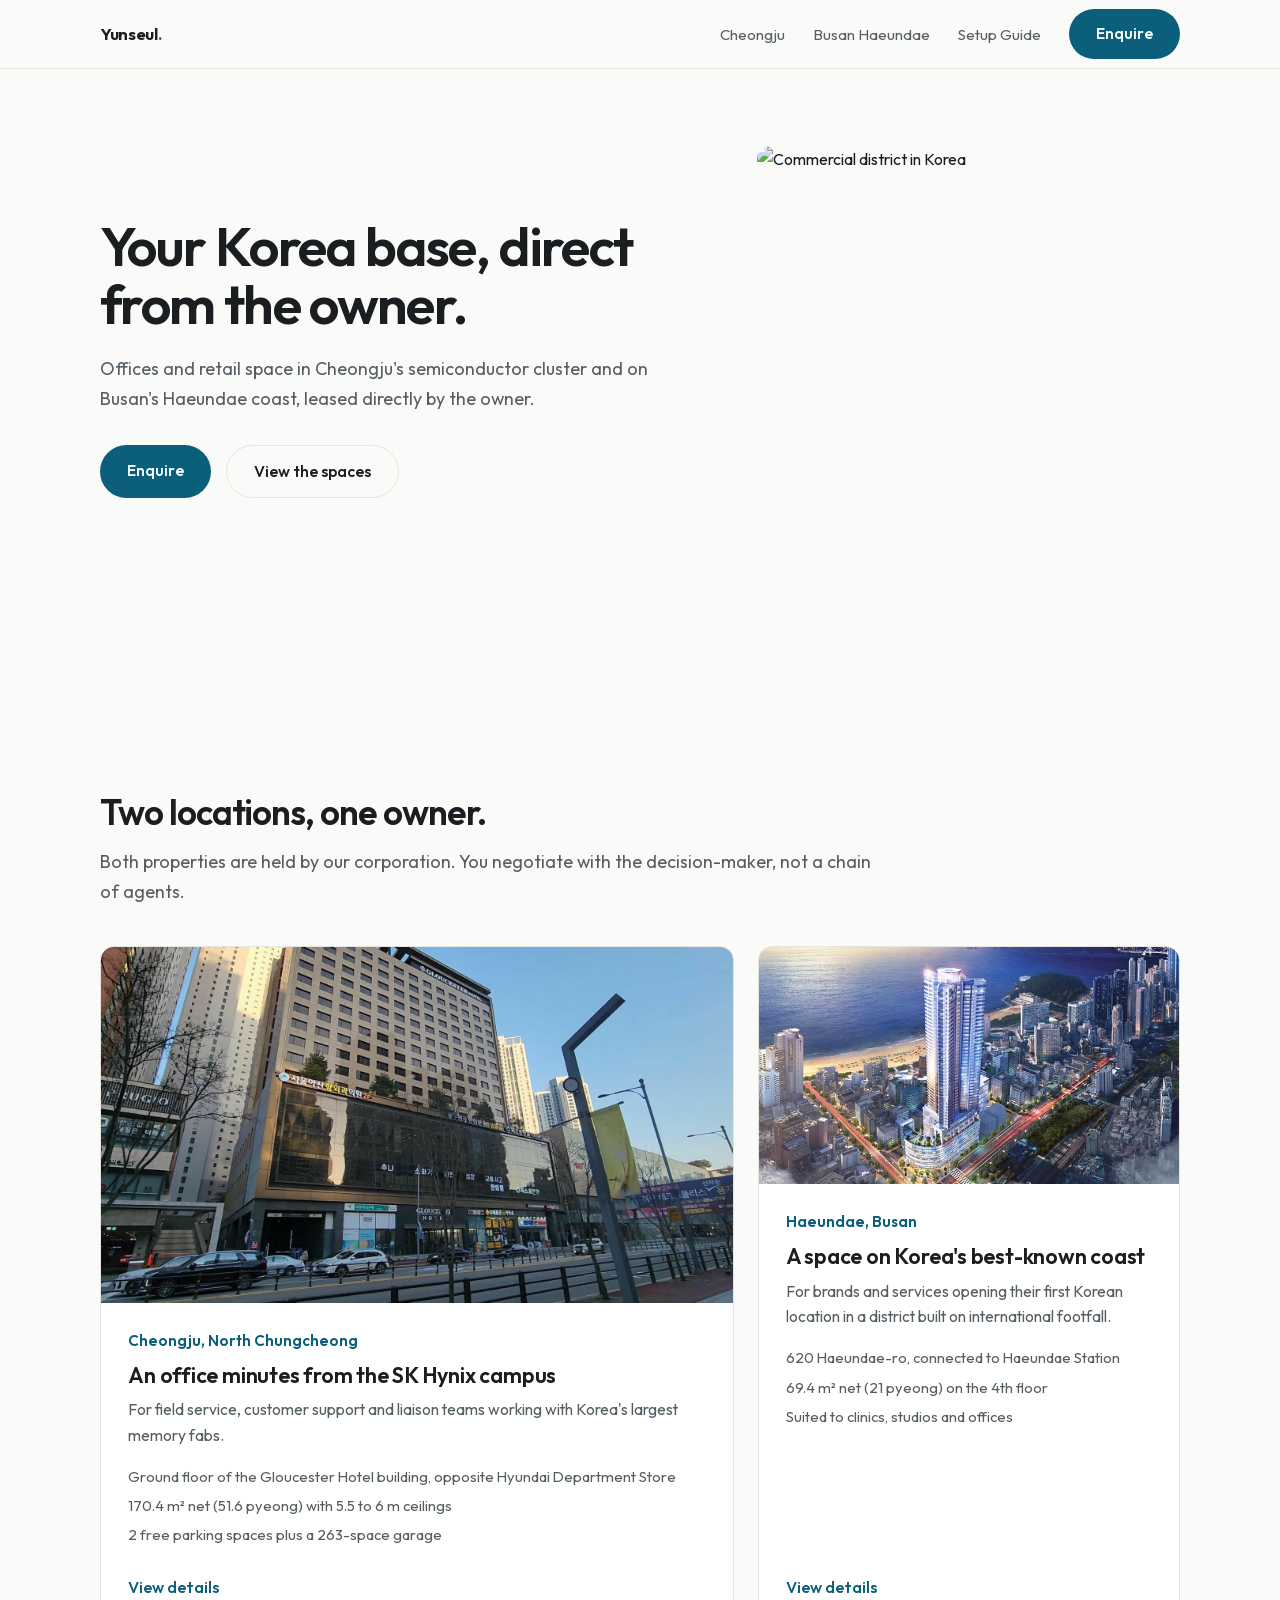
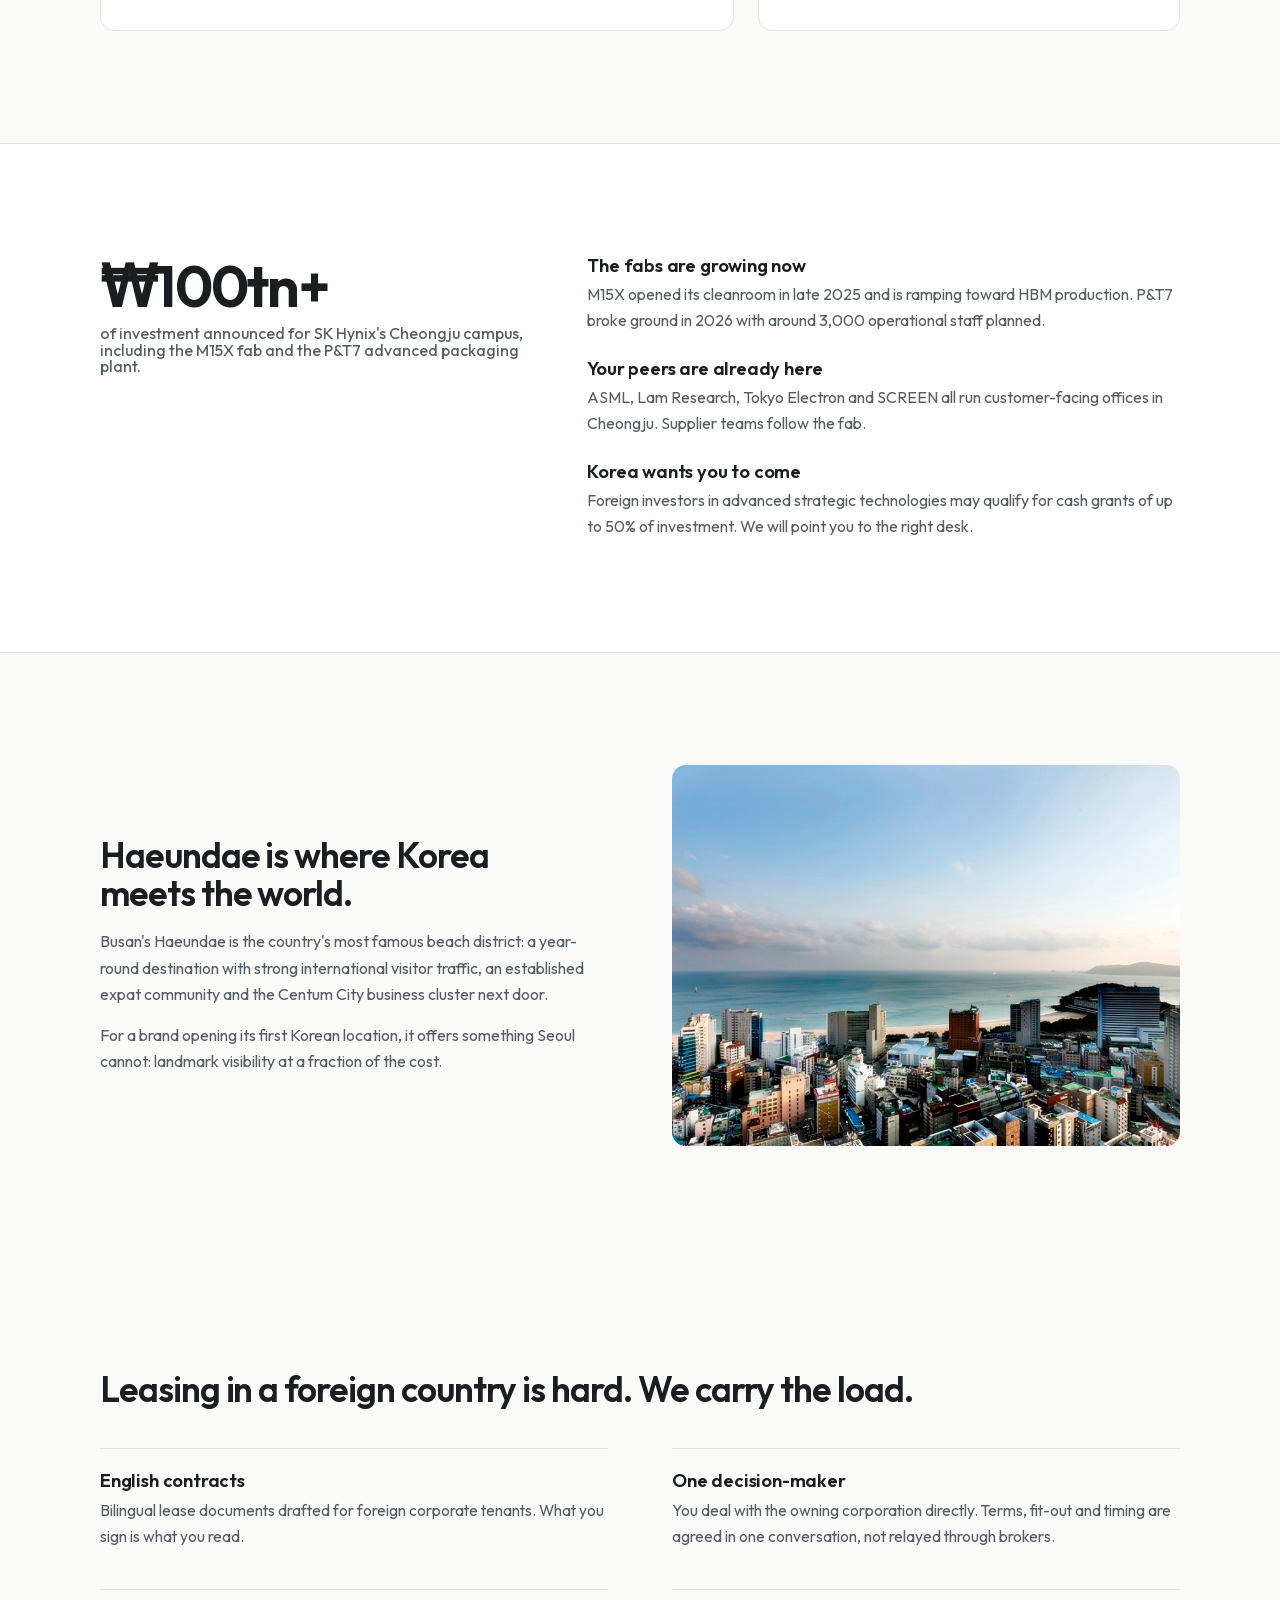
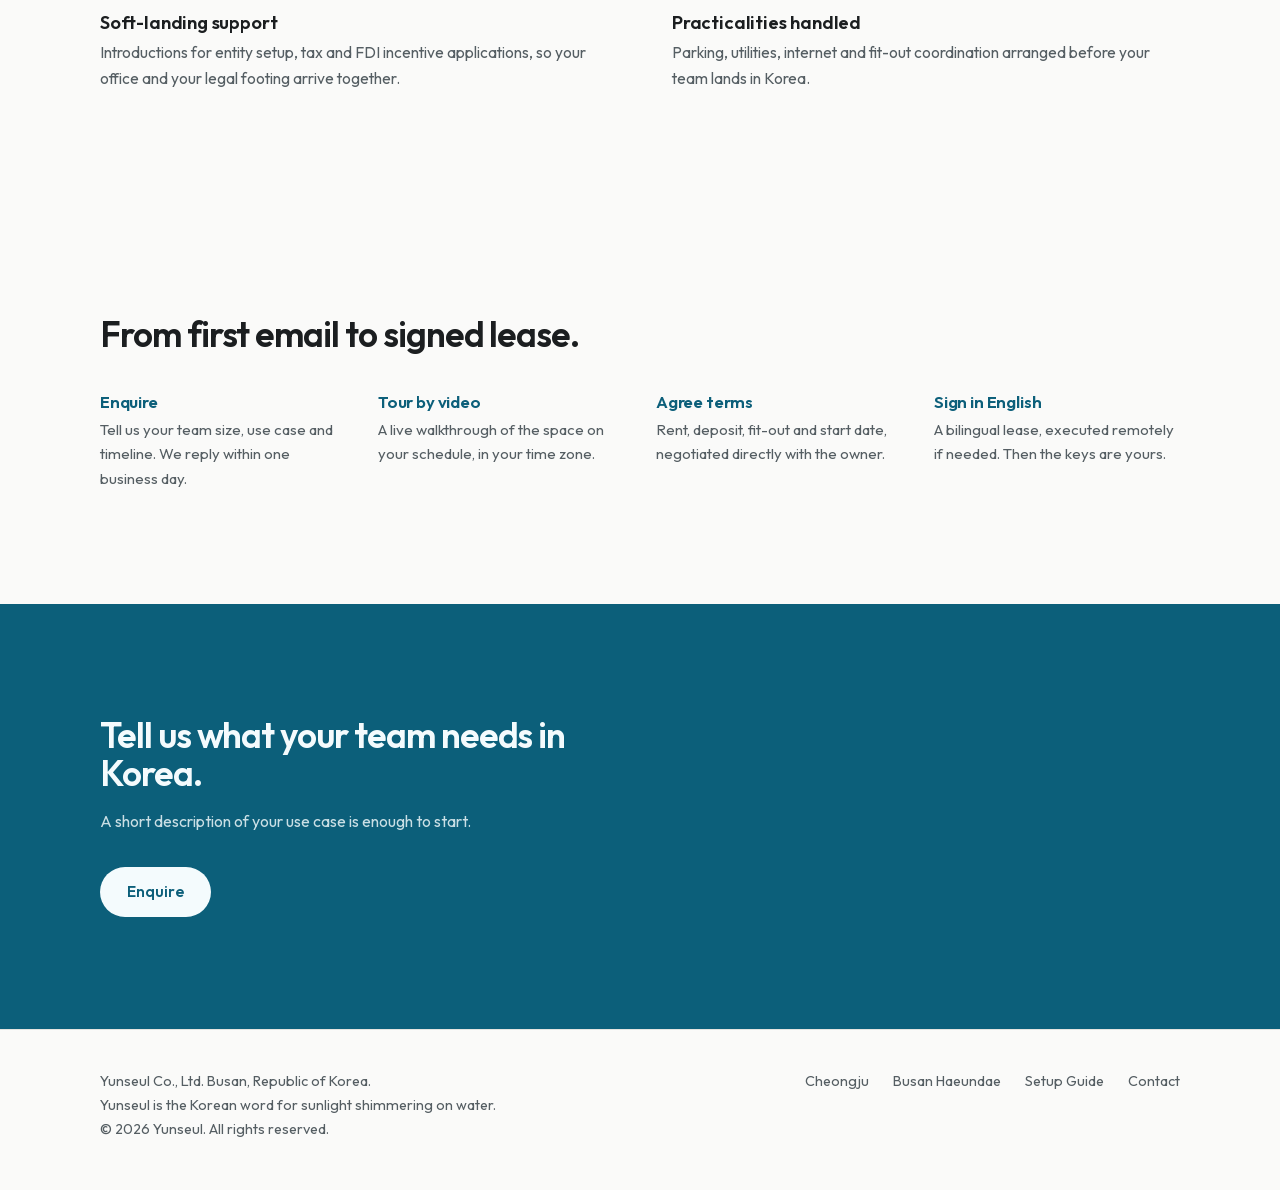
==== index.html @ 1f843fc4 "윤슬 임대 마케팅 사이트 초기 배포 (영문 7페이지) Co-Authored-By: Claude Fable 5 <noreply@anthropic.com>" ====
<!DOCTYPE html>
<html lang="en">
<head>
  <meta charset="UTF-8">
  <meta name="viewport" content="width=device-width, initial-scale=1.0">
  <title>Office and Retail Space in Cheongju and Busan for Foreign Companies | Yunseul</title>
  <meta name="description" content="Owner-direct commercial space in Korea. An office near the SK Hynix Cheongju campus and a retail space on Busan's Haeundae coast. English contracts, transparent terms.">
  <meta property="og:title" content="Your Korea base, direct from the owner">
  <meta property="og:description" content="Commercial space in Cheongju's semiconductor cluster and on Busan's Haeundae coast, leased directly by the owning corporation.">
  <meta property="og:type" content="website">
  <link rel="icon" type="image/svg+xml" href="assets/img/favicon.svg">
  <link rel="stylesheet" href="assets/css/main.css?v=8">
</head>
<body>

<header class="nav">
  <div class="container nav-inner">
    <a class="brand" href="index.html">Yunseul<span>.</span></a>
    <button class="nav-toggle" aria-expanded="false" aria-controls="nav-menu">Menu</button>
    <ul class="nav-links" id="nav-menu">
      <li><a href="cheongju.html">Cheongju</a></li>
      <li><a href="busan.html">Busan Haeundae</a></li>
      <li><a href="korea-setup-guide.html">Setup Guide</a></li>
      <li><a class="btn" href="contact.html">Enquire</a></li>
    </ul>
  </div>
</header>

<main>

  <section class="hero">
    <div class="container hero-grid">
      <div>
        <h1>Your Korea base, direct from the owner.</h1>
        <p class="lede">Offices and retail space in Cheongju's semiconductor cluster and on Busan's Haeundae coast, leased directly by the owner.</p>
        <div class="hero-ctas">
          <a class="btn" href="contact.html">Enquire</a>
          <a class="btn btn-ghost" href="#properties">View the spaces</a>
        </div>
      </div>
      <div class="hero-media">
        <!-- TODO: 실제 물건 대표 사진으로 교체 (세로형 4:5, 최소 900x1125) -->
        <img src="https://picsum.photos/seed/city/900/900" alt="Commercial district in Korea" width="900" height="900">
      </div>
    </div>
  </section>

  <section id="properties">
    <div class="container">
      <h2>Two locations, one owner.</h2>
      <p class="lede">Both properties are held by our corporation. You negotiate with the decision-maker, not a chain of agents.</p>
      <div class="prop-grid">
        <a class="prop-card" href="cheongju.html">
          <img src="assets/img/cheongju/exterior.jpg" alt="Gloucester Hotel building, Cheongju" width="1600" height="900">
          <div class="prop-body">
            <span class="city">Cheongju, North Chungcheong</span>
            <h3>An office minutes from the SK Hynix campus</h3>
            <p>For field service, customer support and liaison teams working with Korea's largest memory fabs.</p>
            <ul class="prop-facts">
              <li>Ground floor of the Gloucester Hotel building, opposite Hyundai Department Store</li>
              <li>170.4 m&sup2; net (51.6 pyeong) with 5.5 to 6 m ceilings</li>
              <li>2 free parking spaces plus a 263-space garage</li>
            </ul>
            <span class="text-link">View details</span>
          </div>
        </a>
        <a class="prop-card" href="busan.html">
          <img src="assets/img/busan/tower-render.jpg" alt="The Haeundae La Muette tower, Busan" width="700" height="449">
          <div class="prop-body">
            <span class="city">Haeundae, Busan</span>
            <h3>A space on Korea's best-known coast</h3>
            <p>For brands and services opening their first Korean location in a district built on international footfall.</p>
            <ul class="prop-facts">
              <li>620 Haeundae-ro, connected to Haeundae Station</li>
              <li>69.4 m&sup2; net (21 pyeong) on the 4th floor</li>
              <li>Suited to clinics, studios and offices</li>
            </ul>
            <span class="text-link">View details</span>
          </div>
        </a>
      </div>
    </div>
  </section>

  <section class="evidence">
    <div class="container evidence-grid">
      <div>
        <div class="bignum">&#8361;100tn+
          <small>of investment announced for SK Hynix's Cheongju campus, including the M15X fab and the P&amp;T7 advanced packaging plant.</small>
        </div>
      </div>
      <div class="evidence-points">
        <div>
          <h3>The fabs are growing now</h3>
          <p>M15X opened its cleanroom in late 2025 and is ramping toward HBM production. P&amp;T7 broke ground in 2026 with around 3,000 operational staff planned.</p>
        </div>
        <div>
          <h3>Your peers are already here</h3>
          <p>ASML, Lam Research, Tokyo Electron and SCREEN all run customer-facing offices in Cheongju. Supplier teams follow the fab.</p>
        </div>
        <div>
          <h3>Korea wants you to come</h3>
          <p>Foreign investors in advanced strategic technologies may qualify for cash grants of up to 50% of investment. We will point you to the right desk.</p>
        </div>
      </div>
    </div>
  </section>

  <section>
    <div class="container split flip">
      <div class="body">
        <h2>Haeundae is where Korea meets the world.</h2>
        <p>Busan's Haeundae is the country's most famous beach district: a year-round destination with strong international visitor traffic, an established expat community and the Centum City business cluster next door.</p>
        <p>For a brand opening its first Korean location, it offers something Seoul cannot: landmark visibility at a fraction of the cost.</p>
      </div>
      <div class="media">
        <img src="assets/img/busan/aerial-beach.jpg" alt="Aerial view over Haeundae Beach, Busan" width="966" height="644">
      </div>
    </div>
  </section>

  <section>
    <div class="container">
      <h2>Leasing in a foreign country is hard. We carry the load.</h2>
      <div class="services">
        <div class="service">
          <h3>English contracts</h3>
          <p>Bilingual lease documents drafted for foreign corporate tenants. What you sign is what you read.</p>
        </div>
        <div class="service">
          <h3>One decision-maker</h3>
          <p>You deal with the owning corporation directly. Terms, fit-out and timing are agreed in one conversation, not relayed through brokers.</p>
        </div>
        <div class="service">
          <h3>Soft-landing support</h3>
          <p>Introductions for entity setup, tax and FDI incentive applications, so your office and your legal footing arrive together.</p>
        </div>
        <div class="service">
          <h3>Practicalities handled</h3>
          <p>Parking, utilities, internet and fit-out coordination arranged before your team lands in Korea.</p>
        </div>
      </div>
    </div>
  </section>

  <section>
    <div class="container">
      <h2>From first email to signed lease.</h2>
      <div class="process">
        <div>
          <h3>Enquire</h3>
          <p>Tell us your team size, use case and timeline. We reply within one business day.</p>
        </div>
        <div>
          <h3>Tour by video</h3>
          <p>A live walkthrough of the space on your schedule, in your time zone.</p>
        </div>
        <div>
          <h3>Agree terms</h3>
          <p>Rent, deposit, fit-out and start date, negotiated directly with the owner.</p>
        </div>
        <div>
          <h3>Sign in English</h3>
          <p>A bilingual lease, executed remotely if needed. Then the keys are yours.</p>
        </div>
      </div>
    </div>
  </section>

  <section class="cta-band">
    <div class="container">
      <h2>Tell us what your team needs in Korea.</h2>
      <p>A short description of your use case is enough to start.</p>
      <a class="btn" href="contact.html">Enquire</a>
    </div>
  </section>

</main>

<footer>
  <div class="container footer-inner">
    <div>
      <!-- TODO: 사업자등록번호 추가 -->
      <p>Yunseul Co., Ltd. Busan, Republic of Korea.</p>
      <p>Yunseul is the Korean word for sunlight shimmering on water.</p>
      <p>&copy; <span data-year>2026</span> Yunseul. All rights reserved.</p>
    </div>
    <ul class="footer-links">
      <li><a href="cheongju.html">Cheongju</a></li>
      <li><a href="busan.html">Busan Haeundae</a></li>
      <li><a href="korea-setup-guide.html">Setup Guide</a></li>
      <li><a href="contact.html">Contact</a></li>
    </ul>
  </div>
</footer>

<script src="assets/js/main.js"></script>
</body>
</html>
---- assets/css/main.css ----
/* Yunseul - 디자인 토큰 및 컴포넌트 (UI_GUIDE.md 준수) */

@font-face {
  font-family: "Outfit";
  src: url("../fonts/outfit-var.woff2") format("woff2");
  font-weight: 300 700;
  font-display: swap;
}

:root {
  --bg: #fafaf9;
  --surface: #ffffff;
  --ink: #1b1e20;
  --muted: #555e63;
  --line: #e5e4e0;
  --accent: #0c5f7a;
  --accent-soft: #e3eef2;
  --accent-ink: #f4fbfd;
  --r-card: 14px;
  --r-input: 10px;
  --ease: cubic-bezier(0.16, 1, 0.3, 1);
  --container: 1160px;
}

@media (prefers-color-scheme: dark) {
  :root {
    --bg: #111517;
    --surface: #181e21;
    --ink: #ecefef;
    --muted: #9aa6ab;
    --line: #262d31;
    --accent: #56b9d8;
    --accent-soft: #16272e;
    --accent-ink: #0e1518;
  }
}

* { box-sizing: border-box; margin: 0; padding: 0; }
html { scroll-behavior: smooth; }
@media (prefers-reduced-motion: reduce) {
  html { scroll-behavior: auto; }
  *, *::before, *::after { transition: none !important; animation: none !important; }
}

body {
  font-family: "Outfit", -apple-system, BlinkMacSystemFont, "Segoe UI", sans-serif;
  background: var(--bg);
  color: var(--ink);
  line-height: 1.65;
  -webkit-font-smoothing: antialiased;
}

img { max-width: 100%; height: auto; display: block; border-radius: var(--r-card); }
a { color: inherit; }

.container { max-width: var(--container); margin: 0 auto; padding: 0 clamp(1.25rem, 4vw, 2.5rem); }
section { padding: clamp(4rem, 9vw, 7rem) 0; }

h1, h2, h3 { letter-spacing: -0.03em; line-height: 1.08; font-weight: 600; }
h1 { font-size: clamp(2.1rem, 4.5vw, 3.4rem); }
h2 { font-size: clamp(1.6rem, 3vw, 2.2rem); margin-bottom: 1rem; }
h3 { font-size: 1.15rem; letter-spacing: -0.01em; }
p { color: var(--muted); max-width: 65ch; }
.lede { font-size: 1.12rem; }

/* ── Nav ───────────────────────────── */
.nav {
  position: sticky; top: 0; z-index: 50;
  background: color-mix(in srgb, var(--bg) 88%, transparent);
  backdrop-filter: blur(12px);
  border-bottom: 1px solid var(--line);
}
.nav-inner { display: flex; align-items: center; justify-content: space-between; height: 68px; }
.brand { font-weight: 650; font-size: 1.05rem; text-decoration: none; letter-spacing: -0.02em; }
.brand span { color: var(--accent); }
.nav-links { display: flex; align-items: center; gap: 1.75rem; list-style: none; }
.nav-links a:not(.btn) {
  text-decoration: none; font-size: 0.95rem; color: var(--muted);
  transition: color 0.25s var(--ease);
}
.nav-links a:not(.btn):hover { color: var(--ink); }
.nav-toggle { display: none; background: none; border: 1px solid var(--line); border-radius: 999px; padding: 0.45rem 0.9rem; color: var(--ink); font: inherit; font-size: 0.9rem; }

/* ── Buttons ───────────────────────── */
.btn {
  display: inline-block; background: var(--accent); color: var(--accent-ink);
  border: none; border-radius: 999px; padding: 0.78rem 1.7rem;
  font: inherit; font-weight: 550; font-size: 0.98rem; text-decoration: none;
  cursor: pointer; white-space: nowrap;
  transition: transform 0.25s var(--ease), filter 0.25s var(--ease);
}
.btn:hover { filter: brightness(1.12); }
.btn:active { transform: scale(0.98); }
.btn:focus-visible { outline: 2px solid var(--accent); outline-offset: 3px; }
.btn-ghost {
  background: transparent; color: var(--ink);
  border: 1px solid var(--line);
}
.btn-ghost:hover { border-color: var(--muted); filter: none; }
.text-link { color: var(--accent); font-weight: 550; text-decoration: none; border-bottom: 1px solid transparent; transition: border-color 0.25s var(--ease); }
.text-link:hover { border-color: var(--accent); }

/* ── Hero: 비대칭 스플릿 ───────────── */
.hero { padding-top: clamp(3rem, 6vw, 5.5rem); }
.hero-grid { display: grid; grid-template-columns: 7fr 5fr; gap: clamp(2rem, 5vw, 4.5rem); align-items: center; }
.hero h1 { max-width: 15ch; margin-bottom: 1.25rem; }
.hero .lede { margin-bottom: 2rem; }
.hero-ctas { display: flex; gap: 0.9rem; flex-wrap: wrap; }
.hero-media img { aspect-ratio: 1 / 1; object-fit: cover; width: 100%; }

/* ── Property cards: 비대칭 그리드 ── */
.prop-grid { display: grid; grid-template-columns: 3fr 2fr; gap: 1.5rem; margin-top: 2.5rem; }
.prop-card {
  background: var(--surface); border: 1px solid var(--line); border-radius: var(--r-card);
  overflow: hidden; text-decoration: none; display: flex; flex-direction: column;
  transition: transform 0.25s var(--ease), border-color 0.25s var(--ease);
}
.prop-card:hover { transform: translateY(-3px); border-color: var(--muted); }
.prop-card img { border-radius: 0; aspect-ratio: 16 / 9; object-fit: cover; }
.prop-body { padding: 1.6rem 1.7rem 1.8rem; display: flex; flex-direction: column; gap: 0.65rem; flex: 1; }
.prop-body .city { color: var(--accent); font-weight: 600; font-size: 0.95rem; }
.prop-body h3 { font-size: 1.35rem; }
.prop-body p { font-size: 0.97rem; }
.prop-facts { list-style: none; margin-top: 0.4rem; color: var(--muted); font-size: 0.92rem; display: grid; gap: 0.3rem; }
.prop-body .text-link { margin-top: auto; padding-top: 1rem; }

/* ── 풀폭 근거 밴드 (숫자+프로즈) ─── */
.evidence { border-top: 1px solid var(--line); border-bottom: 1px solid var(--line); background: var(--surface); }
.evidence-grid { display: grid; grid-template-columns: 5fr 7fr; gap: clamp(2rem, 5vw, 5rem); }
.bignum { font-size: clamp(2.4rem, 5vw, 3.6rem); font-weight: 650; letter-spacing: -0.03em; line-height: 1.05; }
.bignum small { display: block; font-size: 1rem; font-weight: 450; color: var(--muted); letter-spacing: 0; margin-top: 0.5rem; }
.evidence-points { display: grid; gap: 1.6rem; }
.evidence-points h3 { margin-bottom: 0.3rem; }

/* ── 스플릿 섹션 (이미지+텍스트) ──── */
.split { display: grid; grid-template-columns: 1fr 1fr; gap: clamp(2rem, 5vw, 4.5rem); align-items: center; }
.split img { aspect-ratio: 4 / 3; object-fit: cover; width: 100%; }
.split .body h2 { max-width: 18ch; }
.split .body p + p { margin-top: 0.9rem; }

/* ── 2열 그룹 리스트 (서비스) ─────── */
.services { display: grid; grid-template-columns: 1fr 1fr; gap: 2.5rem 4rem; margin-top: 2.5rem; }
.service { border-top: 1px solid var(--line); padding-top: 1.4rem; }
.service h3 { margin-bottom: 0.45rem; }
.service p { font-size: 0.97rem; }

/* ── 프로세스 행 ───────────────────── */
.process { display: grid; grid-template-columns: repeat(4, 1fr); gap: 2rem; margin-top: 2.5rem; }
.process h3 { color: var(--accent); margin-bottom: 0.4rem; font-size: 1.05rem; }
.process p { font-size: 0.94rem; }

/* ── 타임라인 (지역 도시에) ───────── */
.timeline { display: grid; gap: 1.9rem; margin-top: 2.5rem; border-left: 2px solid var(--line); padding-left: clamp(1.25rem, 3vw, 2rem); max-width: 720px; }
.timeline .year { color: var(--accent); font-weight: 650; font-size: 1.05rem; }
.timeline p { font-size: 0.97rem; margin-top: 0.15rem; }

/* ── 로스터 (입주 외국계 명단) ────── */
.roster { list-style: none; display: grid; grid-template-columns: repeat(3, 1fr); gap: 1rem 2rem; margin-top: 1.5rem; max-width: 780px; }
.roster li { font-weight: 550; }
.roster li small { display: block; color: var(--muted); font-weight: 400; }

.process.cols-3 { grid-template-columns: repeat(3, 1fr); }

/* ── FactCard (물건 스펙) ─────────── */
.facts { display: grid; grid-template-columns: 1fr 1fr; gap: 1.25rem; margin-top: 2.5rem; }
.fact-card { background: var(--surface); border: 1px solid var(--line); border-radius: var(--r-card); padding: 1.4rem 1.6rem; }
.fact-card .label { font-size: 0.9rem; color: var(--muted); }
.fact-card .value { font-size: 1.45rem; font-weight: 620; letter-spacing: -0.02em; margin: 0.2rem 0 0.35rem; }
.fact-card p { font-size: 0.92rem; }

/* ── 2업 도면 그리드 ──────────────── */
.duo { display: grid; grid-template-columns: 1fr 1fr; gap: 1.5rem; margin-top: 2.5rem; }
.duo figure { margin: 0; }
.duo img { width: 100%; border: 1px solid var(--line); background: #fff; }
.duo figcaption { font-size: 0.92rem; color: var(--muted); margin-top: 0.7rem; }
@media (max-width: 860px) { .duo { grid-template-columns: 1fr; } }

/* ── 지도 ─────────────────────────── */
.map-wrap { border: 1px solid var(--line); border-radius: var(--r-card); overflow: hidden; aspect-ratio: 16 / 7; margin-top: 2.5rem; }
.map-wrap iframe { width: 100%; height: 100%; border: 0; display: block; }
@media (max-width: 860px) { .map-wrap { aspect-ratio: 4 / 3; } }

/* ── CTA 밴드 (허용된 1회 컬러블록) ─ */
.cta-band { background: var(--accent); color: var(--accent-ink); }
.cta-band h2 { color: inherit; max-width: 22ch; }
.cta-band p { color: color-mix(in srgb, var(--accent-ink) 82%, transparent); margin-bottom: 2rem; }
.cta-band .btn { background: var(--accent-ink); color: var(--accent); }

/* ── Form ──────────────────────────── */
.form-grid { display: grid; grid-template-columns: 1fr 1fr; gap: 1.4rem; margin-top: 2.5rem; max-width: 760px; }
.field { display: grid; gap: 0.5rem; }
.field.full { grid-column: 1 / -1; }
.field label { font-weight: 550; font-size: 0.95rem; }
.field .help { font-size: 0.85rem; color: var(--muted); }
.field input, .field select, .field textarea {
  font: inherit; color: var(--ink); background: var(--surface);
  border: 1px solid var(--line); border-radius: var(--r-input); padding: 0.75rem 0.9rem;
  transition: border-color 0.25s var(--ease);
}
.field input:focus-visible, .field select:focus-visible, .field textarea:focus-visible {
  outline: 2px solid var(--accent); outline-offset: 1px; border-color: var(--accent);
}
.field .btn { justify-self: start; }
.field .error { display: none; font-size: 0.85rem; color: #b3423a; }
.field.invalid .error { display: block; }
.field.invalid input, .field.invalid textarea { border-color: #b3423a; }
@media (prefers-color-scheme: dark) { .field .error { color: #e08d86; } .field.invalid input, .field.invalid textarea { border-color: #e08d86; } }
.form-note { grid-column: 1 / -1; font-size: 0.88rem; }

/* ── Footer ───────────────────────── */
footer { border-top: 1px solid var(--line); padding: 2.5rem 0 3rem; }
.footer-inner { display: flex; justify-content: space-between; gap: 2rem; flex-wrap: wrap; font-size: 0.9rem; color: var(--muted); }
.footer-inner a { color: var(--muted); text-decoration: none; }
.footer-inner a:hover { color: var(--ink); }
.footer-links { display: flex; gap: 1.5rem; list-style: none; }

/* ── 페이지 헤더 (서브페이지) ─────── */
.page-head { padding-bottom: 0; }
.page-head h1 { max-width: 20ch; margin-bottom: 1rem; }
.page-head .lede { max-width: 58ch; }

/* ── 갤러리 ───────────────────────── */
.gallery { display: grid; grid-template-columns: 2fr 1fr; gap: 1rem; margin-top: 2.5rem; }
.gallery img { aspect-ratio: 4 / 3; object-fit: cover; width: 100%; height: 100%; }
.gallery img:first-child { grid-row: span 2; aspect-ratio: auto; }

/* ── Guide prose ──────────────────── */
.prose { max-width: 68ch; }
.prose h2 { margin-top: 3rem; }
.prose ul { color: var(--muted); padding-left: 1.2rem; margin-top: 0.75rem; display: grid; gap: 0.4rem; }
.prose .note { border-left: 3px solid var(--accent); background: var(--accent-soft); border-radius: 0 var(--r-input) var(--r-input) 0; padding: 1rem 1.25rem; margin-top: 2.5rem; font-size: 0.92rem; }

/* ── 모바일 ───────────────────────── */
@media (max-width: 860px) {
  .hero-grid, .prop-grid, .evidence-grid, .split, .services, .form-grid, .facts { grid-template-columns: 1fr; }
  .process, .process.cols-3 { grid-template-columns: 1fr 1fr; }
  .roster { grid-template-columns: 1fr 1fr; }
  .gallery { grid-template-columns: 1fr 1fr; }
  .gallery img:first-child { grid-row: auto; grid-column: 1 / -1; aspect-ratio: 16 / 9; }
  .hero-media img { aspect-ratio: 16 / 10; }
  .split.flip .media { order: -1; }
  .nav-toggle { display: block; }
  .nav-links {
    display: none; position: absolute; top: 68px; left: 0; right: 0;
    flex-direction: column; align-items: flex-start; gap: 0;
    background: var(--bg); border-bottom: 1px solid var(--line); padding: 0.5rem 1.25rem 1.25rem;
  }
  .nav-links.open { display: flex; }
  .nav-links li { width: 100%; padding: 0.65rem 0; }
}
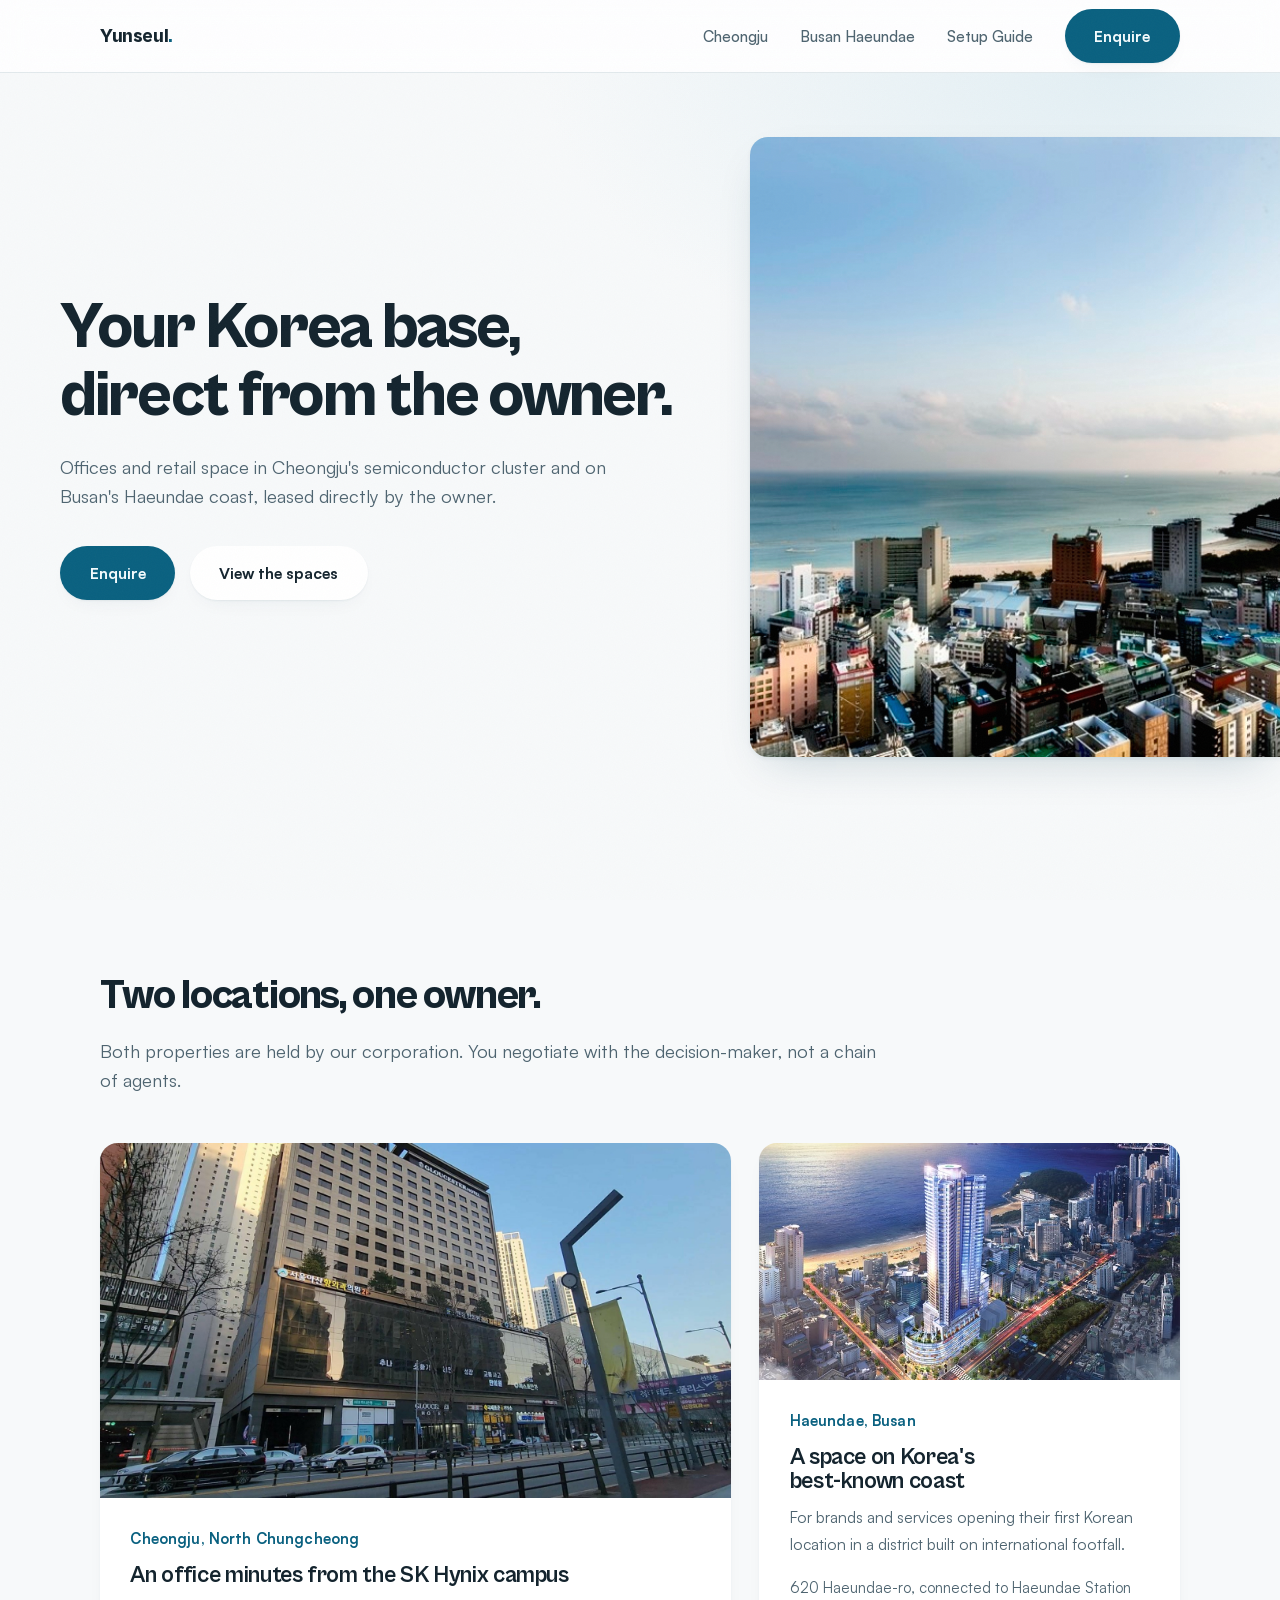
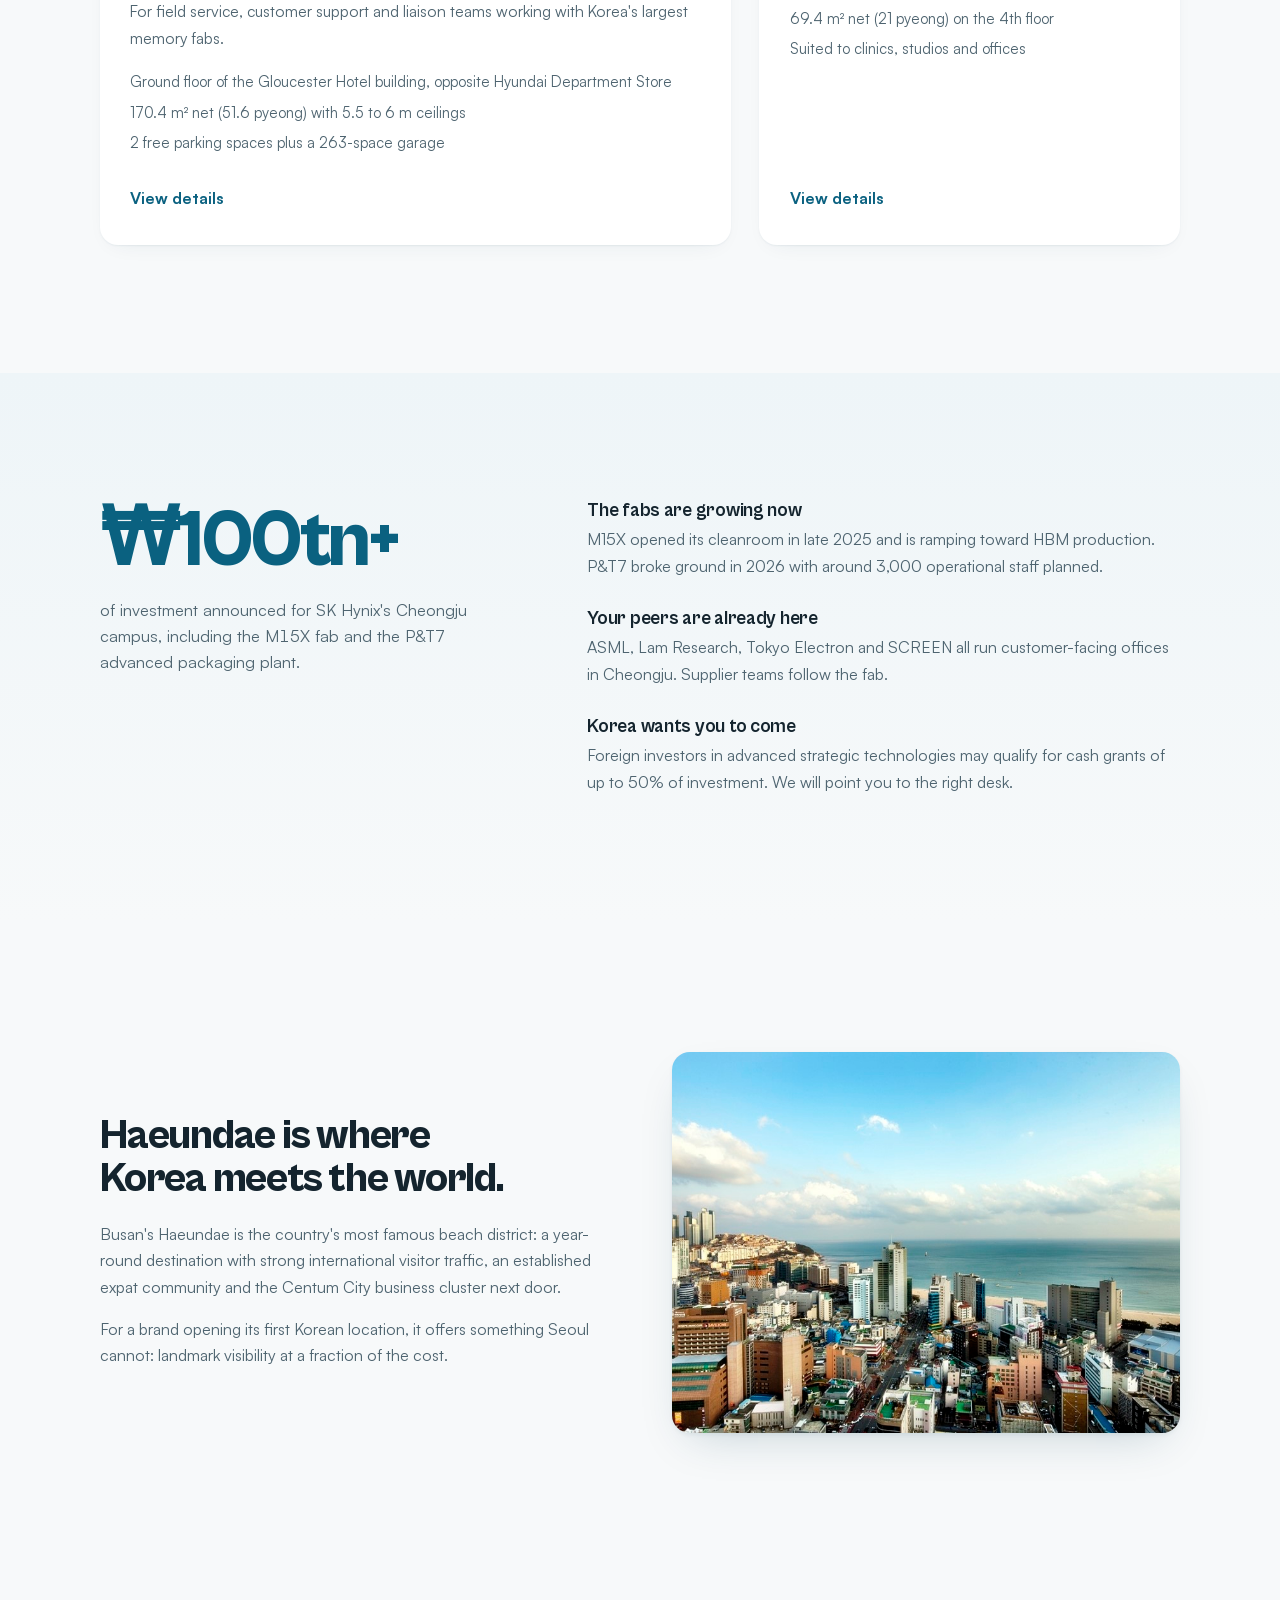
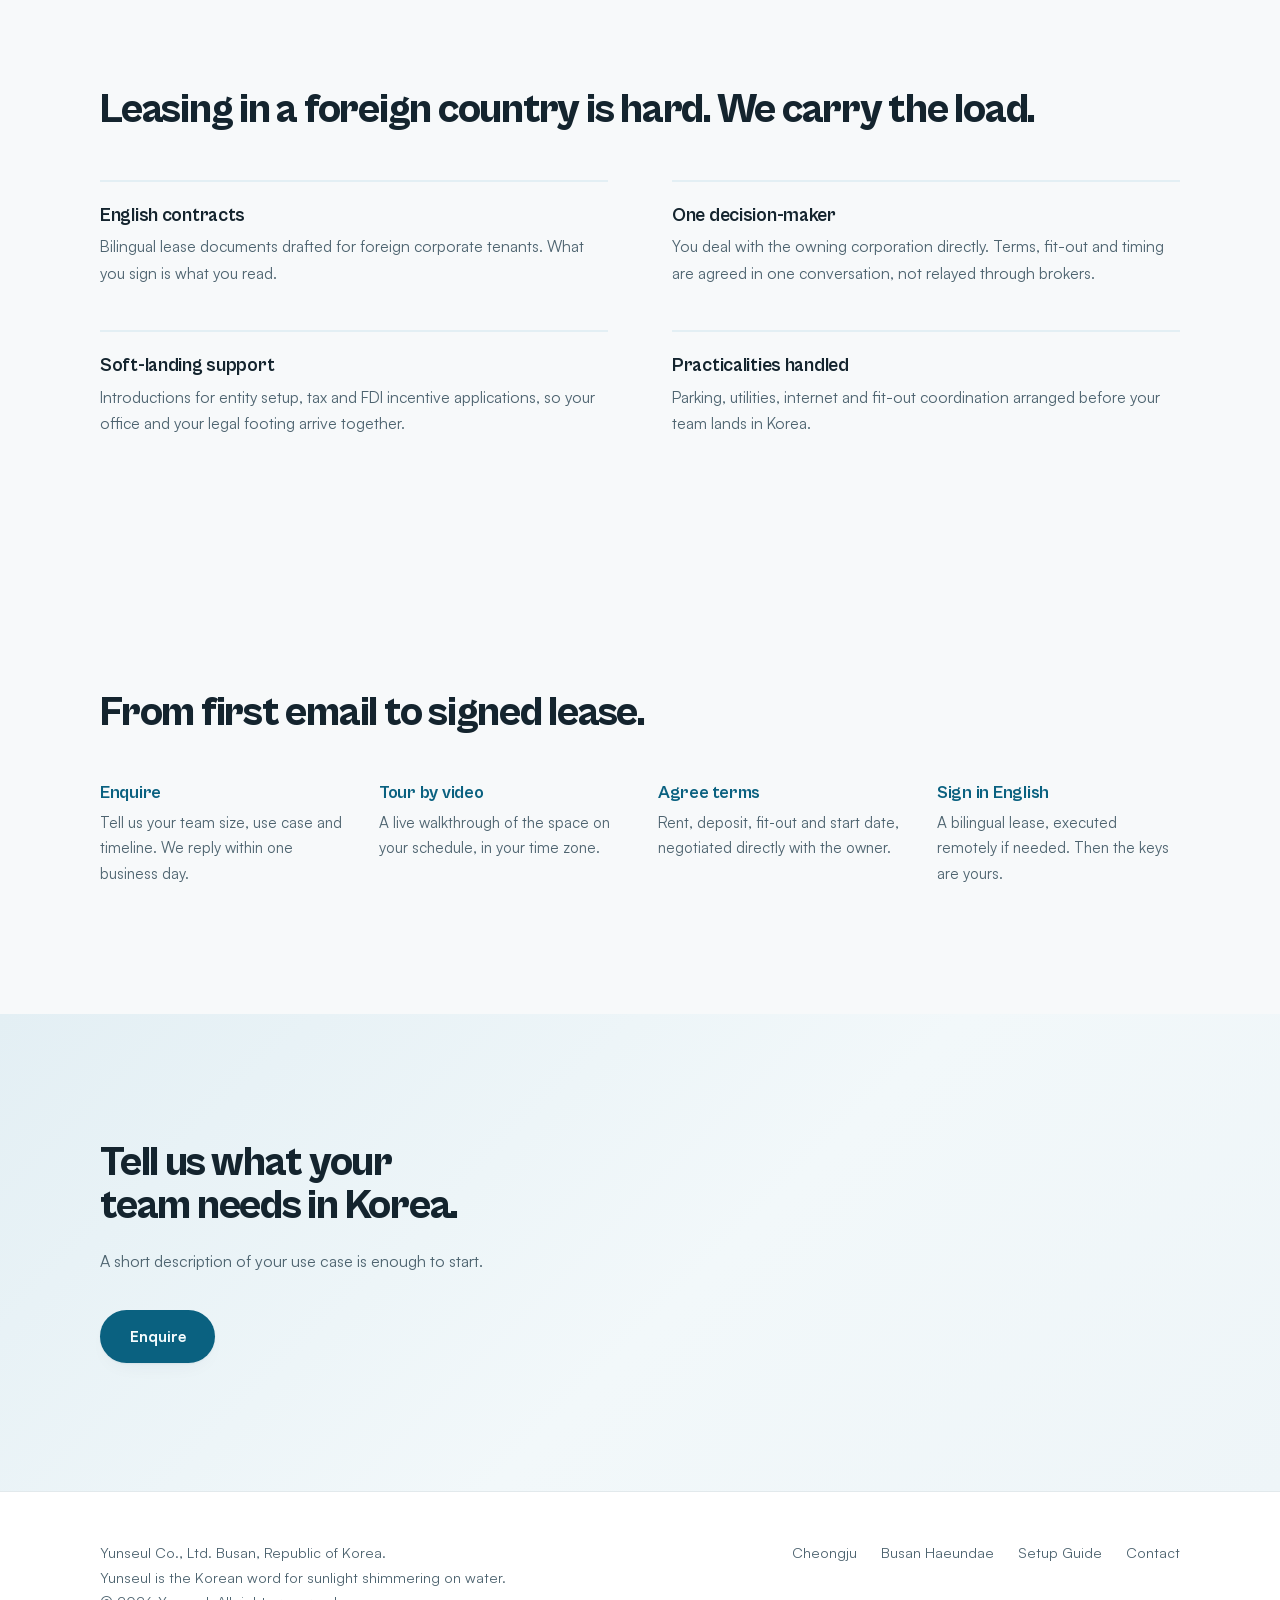
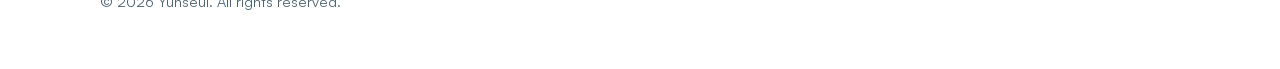
==== commit 6d0f4f1b: "프리미엄 라이트 리디자인 v2: Cabinet Grotesk·Satoshi 폰트, 풀블리드 히어로, 틴티드 섀도 카드, 스크롤 리빌 모션, 밝은 CTA 밴드, 실사진 교체 Co-A" ====
--- a/index.html
+++ b/index.html
@@ -9,7 +9,7 @@
   <meta property="og:description" content="Commercial space in Cheongju's semiconductor cluster and on Busan's Haeundae coast, leased directly by the owning corporation.">
   <meta property="og:type" content="website">
   <link rel="icon" type="image/svg+xml" href="assets/img/favicon.svg">
-  <link rel="stylesheet" href="assets/css/main.css?v=8">
+  <link rel="stylesheet" href="assets/css/main.css?v=9">
 </head>
 <body>
 
@@ -39,8 +39,7 @@
         </div>
       </div>
       <div class="hero-media">
-        <!-- TODO: 실제 물건 대표 사진으로 교체 (세로형 4:5, 최소 900x1125) -->
-        <img src="https://picsum.photos/seed/city/900/900" alt="Commercial district in Korea" width="900" height="900">
+        <img src="assets/img/busan/aerial-beach.jpg" alt="Haeundae Beach and the surrounding district from above" width="900" height="599">
       </div>
     </div>
   </section>
@@ -114,7 +113,7 @@
         <p>For a brand opening its first Korean location, it offers something Seoul cannot: landmark visibility at a fraction of the cost.</p>
       </div>
       <div class="media">
-        <img src="assets/img/busan/aerial-beach.jpg" alt="Aerial view over Haeundae Beach, Busan" width="966" height="644">
+        <img src="assets/img/busan/view-1.jpg" alt="View over Haeundae Beach and Dongbaek Island" width="900" height="599">
       </div>
     </div>
   </section>
--- a/assets/css/main.css
+++ b/assets/css/main.css
@@ -1,249 +1,283 @@
-/* Yunseul - 디자인 토큰 및 컴포넌트 (UI_GUIDE.md 준수) */
-
-@font-face {
-  font-family: "Outfit";
-  src: url("../fonts/outfit-var.woff2") format("woff2");
-  font-weight: 300 700;
-  font-display: swap;
-}
+/* Yunseul - 디자인 토큰 및 컴포넌트 v2 (프리미엄 라이트, UI_GUIDE.md 준수) */
+
+@font-face { font-family: "Cabinet Grotesk"; src: url("../fonts/cabinet-grotesk-700.woff2") format("woff2"); font-weight: 700; font-display: swap; }
+@font-face { font-family: "Cabinet Grotesk"; src: url("../fonts/cabinet-grotesk-800.woff2") format("woff2"); font-weight: 800; font-display: swap; }
+@font-face { font-family: "Satoshi"; src: url("../fonts/satoshi-400.woff2") format("woff2"); font-weight: 400; font-display: swap; }
+@font-face { font-family: "Satoshi"; src: url("../fonts/satoshi-500.woff2") format("woff2"); font-weight: 500; font-display: swap; }
+@font-face { font-family: "Satoshi"; src: url("../fonts/satoshi-700.woff2") format("woff2"); font-weight: 700; font-display: swap; }
 
 :root {
-  --bg: #fafaf9;
+  --bg: #f7f9fa;
   --surface: #ffffff;
-  --ink: #1b1e20;
-  --muted: #555e63;
-  --line: #e5e4e0;
-  --accent: #0c5f7a;
-  --accent-soft: #e3eef2;
-  --accent-ink: #f4fbfd;
-  --r-card: 14px;
-  --r-input: 10px;
+  --ink: #14242e;
+  --muted: #4e6470;
+  --line: #e2e9ec;
+  --accent: #0a6180;
+  --accent-deep: #084d66;
+  --accent-soft: #e3eff4;
+  --accent-wash: #eef5f8;
+  --r-card: 18px;
+  --r-input: 12px;
+  --shadow-sm: 0 1px 2px rgba(10, 60, 80, 0.06), 0 8px 24px -14px rgba(10, 60, 80, 0.12);
+  --shadow-md: 0 2px 4px rgba(10, 60, 80, 0.06), 0 18px 44px -18px rgba(10, 60, 80, 0.22);
   --ease: cubic-bezier(0.16, 1, 0.3, 1);
   --container: 1160px;
-}
-
-@media (prefers-color-scheme: dark) {
-  :root {
-    --bg: #111517;
-    --surface: #181e21;
-    --ink: #ecefef;
-    --muted: #9aa6ab;
-    --line: #262d31;
-    --accent: #56b9d8;
-    --accent-soft: #16272e;
-    --accent-ink: #0e1518;
-  }
+  --display: "Cabinet Grotesk", "Satoshi", -apple-system, sans-serif;
 }
 
 * { box-sizing: border-box; margin: 0; padding: 0; }
 html { scroll-behavior: smooth; }
+
+body {
+  font-family: "Satoshi", -apple-system, BlinkMacSystemFont, "Segoe UI", sans-serif;
+  background: var(--bg);
+  color: var(--ink);
+  line-height: 1.68;
+  -webkit-font-smoothing: antialiased;
+  overflow-x: hidden;
+}
+
+/* 필름 그레인: 디지털 플랫함 완화 */
+body::after {
+  content: ""; position: fixed; inset: 0; z-index: 80; pointer-events: none; opacity: 0.05;
+  background-image: url("data:image/svg+xml,%3Csvg xmlns='http://www.w3.org/2000/svg' width='140' height='140'%3E%3Cfilter id='n'%3E%3CfeTurbulence type='fractalNoise' baseFrequency='0.85' numOctaves='2'/%3E%3C/filter%3E%3Crect width='140' height='140' filter='url(%23n)' opacity='0.55'/%3E%3C/svg%3E");
+}
+
+img { max-width: 100%; height: auto; display: block; border-radius: var(--r-card); }
+a { color: inherit; }
+
+.container { max-width: var(--container); margin: 0 auto; padding: 0 clamp(1.25rem, 4vw, 2.5rem); }
+section { padding: clamp(4.5rem, 10vw, 8rem) 0; }
+
+h1, h2, h3 { font-family: var(--display); letter-spacing: -0.03em; line-height: 1.04; font-weight: 800; text-wrap: balance; }
+h1 { font-size: clamp(2.5rem, 5.2vw, 4.1rem); letter-spacing: -0.035em; }
+h2 { font-size: clamp(1.85rem, 3.4vw, 2.6rem); margin-bottom: 1.2rem; }
+h3 { font-size: 1.18rem; font-weight: 700; letter-spacing: -0.015em; }
+p { color: var(--muted); max-width: 65ch; text-wrap: pretty; }
+.lede { font-size: 1.14rem; line-height: 1.6; }
+
+/* ── 등장 모션 ─────────────────────── */
+.reveal { opacity: 0; transform: translateY(24px); transition: opacity 0.7s var(--ease), transform 0.7s var(--ease); transition-delay: var(--d, 0s); }
+.reveal.in { opacity: 1; transform: none; }
 @media (prefers-reduced-motion: reduce) {
   html { scroll-behavior: auto; }
+  .reveal { opacity: 1; transform: none; transition: none; }
   *, *::before, *::after { transition: none !important; animation: none !important; }
 }
-
-body {
-  font-family: "Outfit", -apple-system, BlinkMacSystemFont, "Segoe UI", sans-serif;
-  background: var(--bg);
-  color: var(--ink);
-  line-height: 1.65;
-  -webkit-font-smoothing: antialiased;
-}
-
-img { max-width: 100%; height: auto; display: block; border-radius: var(--r-card); }
-a { color: inherit; }
-
-.container { max-width: var(--container); margin: 0 auto; padding: 0 clamp(1.25rem, 4vw, 2.5rem); }
-section { padding: clamp(4rem, 9vw, 7rem) 0; }
-
-h1, h2, h3 { letter-spacing: -0.03em; line-height: 1.08; font-weight: 600; }
-h1 { font-size: clamp(2.1rem, 4.5vw, 3.4rem); }
-h2 { font-size: clamp(1.6rem, 3vw, 2.2rem); margin-bottom: 1rem; }
-h3 { font-size: 1.15rem; letter-spacing: -0.01em; }
-p { color: var(--muted); max-width: 65ch; }
-.lede { font-size: 1.12rem; }
 
 /* ── Nav ───────────────────────────── */
 .nav {
   position: sticky; top: 0; z-index: 50;
-  background: color-mix(in srgb, var(--bg) 88%, transparent);
-  backdrop-filter: blur(12px);
+  background: color-mix(in srgb, #ffffff 86%, transparent);
+  backdrop-filter: blur(14px);
   border-bottom: 1px solid var(--line);
 }
-.nav-inner { display: flex; align-items: center; justify-content: space-between; height: 68px; }
-.brand { font-weight: 650; font-size: 1.05rem; text-decoration: none; letter-spacing: -0.02em; }
+.nav-inner { display: flex; align-items: center; justify-content: space-between; height: 72px; }
+.brand { font-family: var(--display); font-weight: 800; font-size: 1.2rem; text-decoration: none; letter-spacing: -0.02em; }
 .brand span { color: var(--accent); }
-.nav-links { display: flex; align-items: center; gap: 1.75rem; list-style: none; }
+.nav-links { display: flex; align-items: center; gap: 2rem; list-style: none; }
 .nav-links a:not(.btn) {
-  text-decoration: none; font-size: 0.95rem; color: var(--muted);
+  text-decoration: none; font-size: 0.96rem; font-weight: 500; color: var(--muted);
   transition: color 0.25s var(--ease);
 }
-.nav-links a:not(.btn):hover { color: var(--ink); }
-.nav-toggle { display: none; background: none; border: 1px solid var(--line); border-radius: 999px; padding: 0.45rem 0.9rem; color: var(--ink); font: inherit; font-size: 0.9rem; }
+.nav-links a:not(.btn):hover, .nav-links a[aria-current="page"]:not(.btn) { color: var(--ink); }
+.nav-toggle { display: none; background: none; border: 1px solid var(--line); border-radius: 999px; padding: 0.45rem 0.95rem; color: var(--ink); font: inherit; font-size: 0.9rem; }
 
 /* ── Buttons ───────────────────────── */
 .btn {
-  display: inline-block; background: var(--accent); color: var(--accent-ink);
-  border: none; border-radius: 999px; padding: 0.78rem 1.7rem;
-  font: inherit; font-weight: 550; font-size: 0.98rem; text-decoration: none;
-  cursor: pointer; white-space: nowrap;
-  transition: transform 0.25s var(--ease), filter 0.25s var(--ease);
-}
-.btn:hover { filter: brightness(1.12); }
+  display: inline-block; background: var(--accent); color: #f4fbfd;
+  border: none; border-radius: 999px; padding: 0.85rem 1.85rem;
+  font: inherit; font-weight: 700; font-size: 0.98rem; text-decoration: none;
+  cursor: pointer; white-space: nowrap; box-shadow: var(--shadow-sm);
+  transition: transform 0.3s var(--ease), box-shadow 0.3s var(--ease), background 0.3s var(--ease);
+}
+.btn:hover { transform: translateY(-2px); box-shadow: var(--shadow-md); background: var(--accent-deep); }
 .btn:active { transform: scale(0.98); }
 .btn:focus-visible { outline: 2px solid var(--accent); outline-offset: 3px; }
-.btn-ghost {
-  background: transparent; color: var(--ink);
-  border: 1px solid var(--line);
-}
-.btn-ghost:hover { border-color: var(--muted); filter: none; }
-.text-link { color: var(--accent); font-weight: 550; text-decoration: none; border-bottom: 1px solid transparent; transition: border-color 0.25s var(--ease); }
+.btn-ghost { background: var(--surface); color: var(--ink); box-shadow: var(--shadow-sm); }
+.btn-ghost:hover { background: var(--surface); box-shadow: var(--shadow-md); }
+.text-link { color: var(--accent); font-weight: 700; text-decoration: none; border-bottom: 1.5px solid transparent; transition: border-color 0.25s var(--ease); }
 .text-link:hover { border-color: var(--accent); }
 
-/* ── Hero: 비대칭 스플릿 ───────────── */
-.hero { padding-top: clamp(3rem, 6vw, 5.5rem); }
-.hero-grid { display: grid; grid-template-columns: 7fr 5fr; gap: clamp(2rem, 5vw, 4.5rem); align-items: center; }
-.hero h1 { max-width: 15ch; margin-bottom: 1.25rem; }
-.hero .lede { margin-bottom: 2rem; }
+/* ── Hero: 우측 풀블리드 포토 ─────── */
+.hero { padding-top: clamp(2.5rem, 5vw, 4.5rem); padding-bottom: clamp(3.5rem, 7vw, 6rem); position: relative; }
+.hero::before {
+  content: ""; position: absolute; inset: 0; pointer-events: none;
+  background: radial-gradient(900px 480px at 88% 0%, var(--accent-soft), transparent 65%);
+}
+.hero > .container {
+  max-width: none;
+  padding-left: max(clamp(1.25rem, 4vw, 2.5rem), calc((100vw - var(--container)) / 2));
+  padding-right: 0;
+}
+.hero-grid { display: grid; grid-template-columns: 6.5fr 5.5fr; gap: clamp(2rem, 5vw, 4.5rem); align-items: center; position: relative; }
+.hero h1 { max-width: 14ch; margin-bottom: 1.4rem; }
+.hero .lede { margin-bottom: 2.2rem; max-width: 46ch; }
 .hero-ctas { display: flex; gap: 0.9rem; flex-wrap: wrap; }
-.hero-media img { aspect-ratio: 1 / 1; object-fit: cover; width: 100%; }
-
-/* ── Property cards: 비대칭 그리드 ── */
-.prop-grid { display: grid; grid-template-columns: 3fr 2fr; gap: 1.5rem; margin-top: 2.5rem; }
+.hero-media img {
+  width: 100%; height: min(74vh, 620px); object-fit: cover;
+  border-radius: var(--r-card) 0 0 var(--r-card);
+  box-shadow: var(--shadow-md);
+}
+@media (prefers-reduced-motion: no-preference) {
+  .hero h1, .hero .lede, .hero-ctas { animation: rise 0.9s var(--ease) backwards; }
+  .hero .lede { animation-delay: 0.12s; }
+  .hero-ctas { animation-delay: 0.22s; }
+  .hero-media { animation: rise 1.1s var(--ease) 0.15s backwards; }
+}
+@keyframes rise { from { opacity: 0; transform: translateY(26px); } to { opacity: 1; transform: none; } }
+
+/* ── Property cards ────────────────── */
+.prop-grid { display: grid; grid-template-columns: 3fr 2fr; gap: 1.75rem; margin-top: 3rem; }
 .prop-card {
-  background: var(--surface); border: 1px solid var(--line); border-radius: var(--r-card);
+  background: var(--surface); border-radius: var(--r-card);
   overflow: hidden; text-decoration: none; display: flex; flex-direction: column;
-  transition: transform 0.25s var(--ease), border-color 0.25s var(--ease);
-}
-.prop-card:hover { transform: translateY(-3px); border-color: var(--muted); }
-.prop-card img { border-radius: 0; aspect-ratio: 16 / 9; object-fit: cover; }
-.prop-body { padding: 1.6rem 1.7rem 1.8rem; display: flex; flex-direction: column; gap: 0.65rem; flex: 1; }
-.prop-body .city { color: var(--accent); font-weight: 600; font-size: 0.95rem; }
-.prop-body h3 { font-size: 1.35rem; }
-.prop-body p { font-size: 0.97rem; }
-.prop-facts { list-style: none; margin-top: 0.4rem; color: var(--muted); font-size: 0.92rem; display: grid; gap: 0.3rem; }
-.prop-body .text-link { margin-top: auto; padding-top: 1rem; }
-
-/* ── 풀폭 근거 밴드 (숫자+프로즈) ─── */
-.evidence { border-top: 1px solid var(--line); border-bottom: 1px solid var(--line); background: var(--surface); }
+  box-shadow: var(--shadow-sm);
+  transition: transform 0.35s var(--ease), box-shadow 0.35s var(--ease);
+}
+.prop-card:hover { transform: translateY(-5px); box-shadow: var(--shadow-md); }
+.prop-card > img { border-radius: 0; aspect-ratio: 16 / 9; object-fit: cover; transition: transform 0.6s var(--ease); }
+.prop-card:hover > img { transform: scale(1.025); }
+.prop-body { padding: 1.8rem 1.9rem 2rem; display: flex; flex-direction: column; gap: 0.7rem; flex: 1; }
+.prop-body .city { color: var(--accent); font-weight: 700; font-size: 0.92rem; letter-spacing: 0.01em; }
+.prop-body h3 { font-size: 1.45rem; }
+.prop-body p { font-size: 0.98rem; }
+.prop-facts { list-style: none; margin-top: 0.5rem; color: var(--muted); font-size: 0.93rem; display: grid; gap: 0.35rem; }
+.prop-body .text-link { margin-top: auto; padding-top: 1.1rem; }
+
+/* ── 근거 밴드 (액센트 워시) ───────── */
+.evidence { background: linear-gradient(180deg, var(--accent-wash), var(--bg)); }
 .evidence-grid { display: grid; grid-template-columns: 5fr 7fr; gap: clamp(2rem, 5vw, 5rem); }
-.bignum { font-size: clamp(2.4rem, 5vw, 3.6rem); font-weight: 650; letter-spacing: -0.03em; line-height: 1.05; }
-.bignum small { display: block; font-size: 1rem; font-weight: 450; color: var(--muted); letter-spacing: 0; margin-top: 0.5rem; }
-.evidence-points { display: grid; gap: 1.6rem; }
-.evidence-points h3 { margin-bottom: 0.3rem; }
-
-/* ── 스플릿 섹션 (이미지+텍스트) ──── */
+.bignum {
+  font-family: var(--display); font-size: clamp(3rem, 6.5vw, 5rem); font-weight: 800;
+  letter-spacing: -0.04em; line-height: 1; color: var(--accent);
+  font-variant-numeric: tabular-nums;
+}
+.bignum small { display: block; font-family: "Satoshi", sans-serif; font-size: 1.02rem; font-weight: 400; color: var(--muted); letter-spacing: 0; line-height: 1.6; margin-top: 1rem; max-width: 34ch; }
+.evidence-points { display: grid; gap: 1.8rem; }
+.evidence-points h3 { margin-bottom: 0.35rem; }
+
+/* ── 스플릿 섹션 ───────────────────── */
 .split { display: grid; grid-template-columns: 1fr 1fr; gap: clamp(2rem, 5vw, 4.5rem); align-items: center; }
-.split img { aspect-ratio: 4 / 3; object-fit: cover; width: 100%; }
+.split img { aspect-ratio: 4 / 3; object-fit: cover; width: 100%; box-shadow: var(--shadow-md); }
 .split .body h2 { max-width: 18ch; }
 .split .body p + p { margin-top: 0.9rem; }
 
-/* ── 2열 그룹 리스트 (서비스) ─────── */
-.services { display: grid; grid-template-columns: 1fr 1fr; gap: 2.5rem 4rem; margin-top: 2.5rem; }
-.service { border-top: 1px solid var(--line); padding-top: 1.4rem; }
-.service h3 { margin-bottom: 0.45rem; }
-.service p { font-size: 0.97rem; }
+/* ── 2열 그룹 리스트 ───────────────── */
+.services { display: grid; grid-template-columns: 1fr 1fr; gap: 2.75rem 4rem; margin-top: 3rem; }
+.service { border-top: 2px solid var(--accent-soft); padding-top: 1.5rem; }
+.service h3 { margin-bottom: 0.5rem; }
+.service p { font-size: 0.98rem; }
 
 /* ── 프로세스 행 ───────────────────── */
-.process { display: grid; grid-template-columns: repeat(4, 1fr); gap: 2rem; margin-top: 2.5rem; }
-.process h3 { color: var(--accent); margin-bottom: 0.4rem; font-size: 1.05rem; }
-.process p { font-size: 0.94rem; }
-
-/* ── 타임라인 (지역 도시에) ───────── */
-.timeline { display: grid; gap: 1.9rem; margin-top: 2.5rem; border-left: 2px solid var(--line); padding-left: clamp(1.25rem, 3vw, 2rem); max-width: 720px; }
-.timeline .year { color: var(--accent); font-weight: 650; font-size: 1.05rem; }
-.timeline p { font-size: 0.97rem; margin-top: 0.15rem; }
-
-/* ── 로스터 (입주 외국계 명단) ────── */
-.roster { list-style: none; display: grid; grid-template-columns: repeat(3, 1fr); gap: 1rem 2rem; margin-top: 1.5rem; max-width: 780px; }
-.roster li { font-weight: 550; }
-.roster li small { display: block; color: var(--muted); font-weight: 400; }
-
+.process { display: grid; grid-template-columns: repeat(4, 1fr); gap: 2.25rem; margin-top: 3rem; }
 .process.cols-3 { grid-template-columns: repeat(3, 1fr); }
-
-/* ── FactCard (물건 스펙) ─────────── */
-.facts { display: grid; grid-template-columns: 1fr 1fr; gap: 1.25rem; margin-top: 2.5rem; }
-.fact-card { background: var(--surface); border: 1px solid var(--line); border-radius: var(--r-card); padding: 1.4rem 1.6rem; }
-.fact-card .label { font-size: 0.9rem; color: var(--muted); }
-.fact-card .value { font-size: 1.45rem; font-weight: 620; letter-spacing: -0.02em; margin: 0.2rem 0 0.35rem; }
-.fact-card p { font-size: 0.92rem; }
-
-/* ── 2업 도면 그리드 ──────────────── */
-.duo { display: grid; grid-template-columns: 1fr 1fr; gap: 1.5rem; margin-top: 2.5rem; }
+.process h3 { color: var(--accent); margin-bottom: 0.45rem; font-size: 1.12rem; }
+.process p { font-size: 0.95rem; }
+
+/* ── FactCard ──────────────────────── */
+.facts { display: grid; grid-template-columns: 1fr 1fr; gap: 1.4rem; margin-top: 3rem; }
+.fact-card {
+  background: var(--surface); border-radius: var(--r-card); padding: 1.7rem 1.8rem;
+  box-shadow: var(--shadow-sm);
+  transition: transform 0.35s var(--ease), box-shadow 0.35s var(--ease);
+}
+.fact-card:hover { transform: translateY(-3px); box-shadow: var(--shadow-md); }
+.fact-card .label { font-size: 0.85rem; font-weight: 700; color: var(--accent); letter-spacing: 0.02em; }
+.fact-card .value { font-family: var(--display); font-size: 1.6rem; font-weight: 700; letter-spacing: -0.02em; margin: 0.35rem 0 0.45rem; font-variant-numeric: tabular-nums; }
+.fact-card p { font-size: 0.94rem; }
+
+/* ── 타임라인 ──────────────────────── */
+.timeline { display: grid; gap: 2rem; margin-top: 3rem; border-left: 2px solid var(--accent-soft); padding-left: clamp(1.25rem, 3vw, 2rem); max-width: 720px; }
+.timeline .year { font-family: var(--display); color: var(--accent); font-weight: 800; font-size: 1.25rem; letter-spacing: -0.02em; }
+.timeline p { font-size: 0.98rem; margin-top: 0.2rem; }
+
+/* ── 로스터 ────────────────────────── */
+.roster { list-style: none; display: grid; grid-template-columns: repeat(3, 1fr); gap: 1.1rem 2rem; margin-top: 1.75rem; max-width: 780px; }
+.roster li { font-family: var(--display); font-weight: 700; font-size: 1.08rem; letter-spacing: -0.01em; }
+.roster li small { display: block; font-family: "Satoshi", sans-serif; color: var(--muted); font-weight: 400; font-size: 0.88rem; }
+
+/* ── 2업 도면 그리드 ───────────────── */
+.duo { display: grid; grid-template-columns: 1fr 1fr; gap: 1.75rem; margin-top: 3rem; }
 .duo figure { margin: 0; }
-.duo img { width: 100%; border: 1px solid var(--line); background: #fff; }
-.duo figcaption { font-size: 0.92rem; color: var(--muted); margin-top: 0.7rem; }
-@media (max-width: 860px) { .duo { grid-template-columns: 1fr; } }
-
-/* ── 지도 ─────────────────────────── */
-.map-wrap { border: 1px solid var(--line); border-radius: var(--r-card); overflow: hidden; aspect-ratio: 16 / 7; margin-top: 2.5rem; }
+.duo img { width: 100%; background: #fff; box-shadow: var(--shadow-sm); }
+.duo figcaption { font-size: 0.92rem; color: var(--muted); margin-top: 0.8rem; max-width: 52ch; }
+
+/* ── 지도 ──────────────────────────── */
+.map-wrap { border-radius: var(--r-card); overflow: hidden; aspect-ratio: 16 / 7; margin-top: 3rem; box-shadow: var(--shadow-sm); }
 .map-wrap iframe { width: 100%; height: 100%; border: 0; display: block; }
-@media (max-width: 860px) { .map-wrap { aspect-ratio: 4 / 3; } }
-
-/* ── CTA 밴드 (허용된 1회 컬러블록) ─ */
-.cta-band { background: var(--accent); color: var(--accent-ink); }
-.cta-band h2 { color: inherit; max-width: 22ch; }
-.cta-band p { color: color-mix(in srgb, var(--accent-ink) 82%, transparent); margin-bottom: 2rem; }
-.cta-band .btn { background: var(--accent-ink); color: var(--accent); }
+
+/* ── CTA 밴드 (밝은 액센트 워시) ───── */
+.cta-band { background: linear-gradient(135deg, var(--accent-soft), #f2f8fa 55%, var(--accent-wash)); }
+.cta-band h2 { max-width: 22ch; }
+.cta-band p { margin-bottom: 2.2rem; }
 
 /* ── Form ──────────────────────────── */
-.form-grid { display: grid; grid-template-columns: 1fr 1fr; gap: 1.4rem; margin-top: 2.5rem; max-width: 760px; }
+.form-grid { display: grid; grid-template-columns: 1fr 1fr; gap: 1.5rem; margin-top: 3rem; max-width: 760px; }
 .field { display: grid; gap: 0.5rem; }
 .field.full { grid-column: 1 / -1; }
-.field label { font-weight: 550; font-size: 0.95rem; }
-.field .help { font-size: 0.85rem; color: var(--muted); }
+.field label { font-weight: 700; font-size: 0.95rem; }
+.field .help { font-size: 0.86rem; color: var(--muted); }
 .field input, .field select, .field textarea {
   font: inherit; color: var(--ink); background: var(--surface);
-  border: 1px solid var(--line); border-radius: var(--r-input); padding: 0.75rem 0.9rem;
-  transition: border-color 0.25s var(--ease);
+  border: 1px solid var(--line); border-radius: var(--r-input); padding: 0.8rem 0.95rem;
+  box-shadow: var(--shadow-sm);
+  transition: border-color 0.25s var(--ease), box-shadow 0.25s var(--ease);
 }
 .field input:focus-visible, .field select:focus-visible, .field textarea:focus-visible {
   outline: 2px solid var(--accent); outline-offset: 1px; border-color: var(--accent);
 }
 .field .btn { justify-self: start; }
-.field .error { display: none; font-size: 0.85rem; color: #b3423a; }
+.field .error { display: none; font-size: 0.86rem; color: #b3423a; }
 .field.invalid .error { display: block; }
 .field.invalid input, .field.invalid textarea { border-color: #b3423a; }
-@media (prefers-color-scheme: dark) { .field .error { color: #e08d86; } .field.invalid input, .field.invalid textarea { border-color: #e08d86; } }
 .form-note { grid-column: 1 / -1; font-size: 0.88rem; }
 
-/* ── Footer ───────────────────────── */
-footer { border-top: 1px solid var(--line); padding: 2.5rem 0 3rem; }
+/* ── Footer ────────────────────────── */
+footer { border-top: 1px solid var(--line); padding: 3rem 0 3.5rem; background: var(--surface); }
 .footer-inner { display: flex; justify-content: space-between; gap: 2rem; flex-wrap: wrap; font-size: 0.9rem; color: var(--muted); }
-.footer-inner a { color: var(--muted); text-decoration: none; }
+.footer-inner a { color: var(--muted); text-decoration: none; transition: color 0.25s var(--ease); }
 .footer-inner a:hover { color: var(--ink); }
 .footer-links { display: flex; gap: 1.5rem; list-style: none; }
 
-/* ── 페이지 헤더 (서브페이지) ─────── */
-.page-head { padding-bottom: 0; }
-.page-head h1 { max-width: 20ch; margin-bottom: 1rem; }
-.page-head .lede { max-width: 58ch; }
-
-/* ── 갤러리 ───────────────────────── */
-.gallery { display: grid; grid-template-columns: 2fr 1fr; gap: 1rem; margin-top: 2.5rem; }
-.gallery img { aspect-ratio: 4 / 3; object-fit: cover; width: 100%; height: 100%; }
+/* ── 페이지 헤더 ───────────────────── */
+.page-head { padding-bottom: 0; position: relative; }
+.page-head::before {
+  content: ""; position: absolute; inset: 0 0 -30% 0; pointer-events: none;
+  background: radial-gradient(800px 420px at 90% 0%, var(--accent-soft), transparent 62%);
+}
+.page-head .container { position: relative; }
+.page-head h1 { max-width: 18ch; margin-bottom: 1.2rem; }
+.page-head .lede { max-width: 56ch; }
+
+/* ── 갤러리 ────────────────────────── */
+.gallery { display: grid; grid-template-columns: 2fr 1fr; gap: 1.25rem; margin-top: 3rem; }
+.gallery img { aspect-ratio: 4 / 3; object-fit: cover; width: 100%; height: 100%; box-shadow: var(--shadow-sm); }
 .gallery img:first-child { grid-row: span 2; aspect-ratio: auto; }
 
-/* ── Guide prose ──────────────────── */
+/* ── Guide prose ───────────────────── */
 .prose { max-width: 68ch; }
-.prose h2 { margin-top: 3rem; }
-.prose ul { color: var(--muted); padding-left: 1.2rem; margin-top: 0.75rem; display: grid; gap: 0.4rem; }
-.prose .note { border-left: 3px solid var(--accent); background: var(--accent-soft); border-radius: 0 var(--r-input) var(--r-input) 0; padding: 1rem 1.25rem; margin-top: 2.5rem; font-size: 0.92rem; }
-
-/* ── 모바일 ───────────────────────── */
+.prose h2 { margin-top: 3.5rem; }
+.prose ul { color: var(--muted); padding-left: 1.2rem; margin-top: 0.8rem; display: grid; gap: 0.45rem; }
+.prose .note { border-left: 3px solid var(--accent); background: var(--accent-soft); border-radius: 0 var(--r-input) var(--r-input) 0; padding: 1.1rem 1.3rem; margin-top: 2.5rem; font-size: 0.92rem; }
+
+/* ── 모바일 ────────────────────────── */
 @media (max-width: 860px) {
   .hero-grid, .prop-grid, .evidence-grid, .split, .services, .form-grid, .facts { grid-template-columns: 1fr; }
+  .hero > .container { padding-right: clamp(1.25rem, 4vw, 2.5rem); }
+  .hero-media img { height: auto; aspect-ratio: 16 / 10; border-radius: var(--r-card); }
   .process, .process.cols-3 { grid-template-columns: 1fr 1fr; }
   .roster { grid-template-columns: 1fr 1fr; }
+  .duo { grid-template-columns: 1fr; }
   .gallery { grid-template-columns: 1fr 1fr; }
   .gallery img:first-child { grid-row: auto; grid-column: 1 / -1; aspect-ratio: 16 / 9; }
-  .hero-media img { aspect-ratio: 16 / 10; }
+  .map-wrap { aspect-ratio: 4 / 3; }
   .split.flip .media { order: -1; }
   .nav-toggle { display: block; }
   .nav-links {
-    display: none; position: absolute; top: 68px; left: 0; right: 0;
+    display: none; position: absolute; top: 72px; left: 0; right: 0;
     flex-direction: column; align-items: flex-start; gap: 0;
-    background: var(--bg); border-bottom: 1px solid var(--line); padding: 0.5rem 1.25rem 1.25rem;
+    background: var(--surface); border-bottom: 1px solid var(--line); padding: 0.5rem 1.25rem 1.25rem;
   }
   .nav-links.open { display: flex; }
   .nav-links li { width: 100%; padding: 0.65rem 0; }
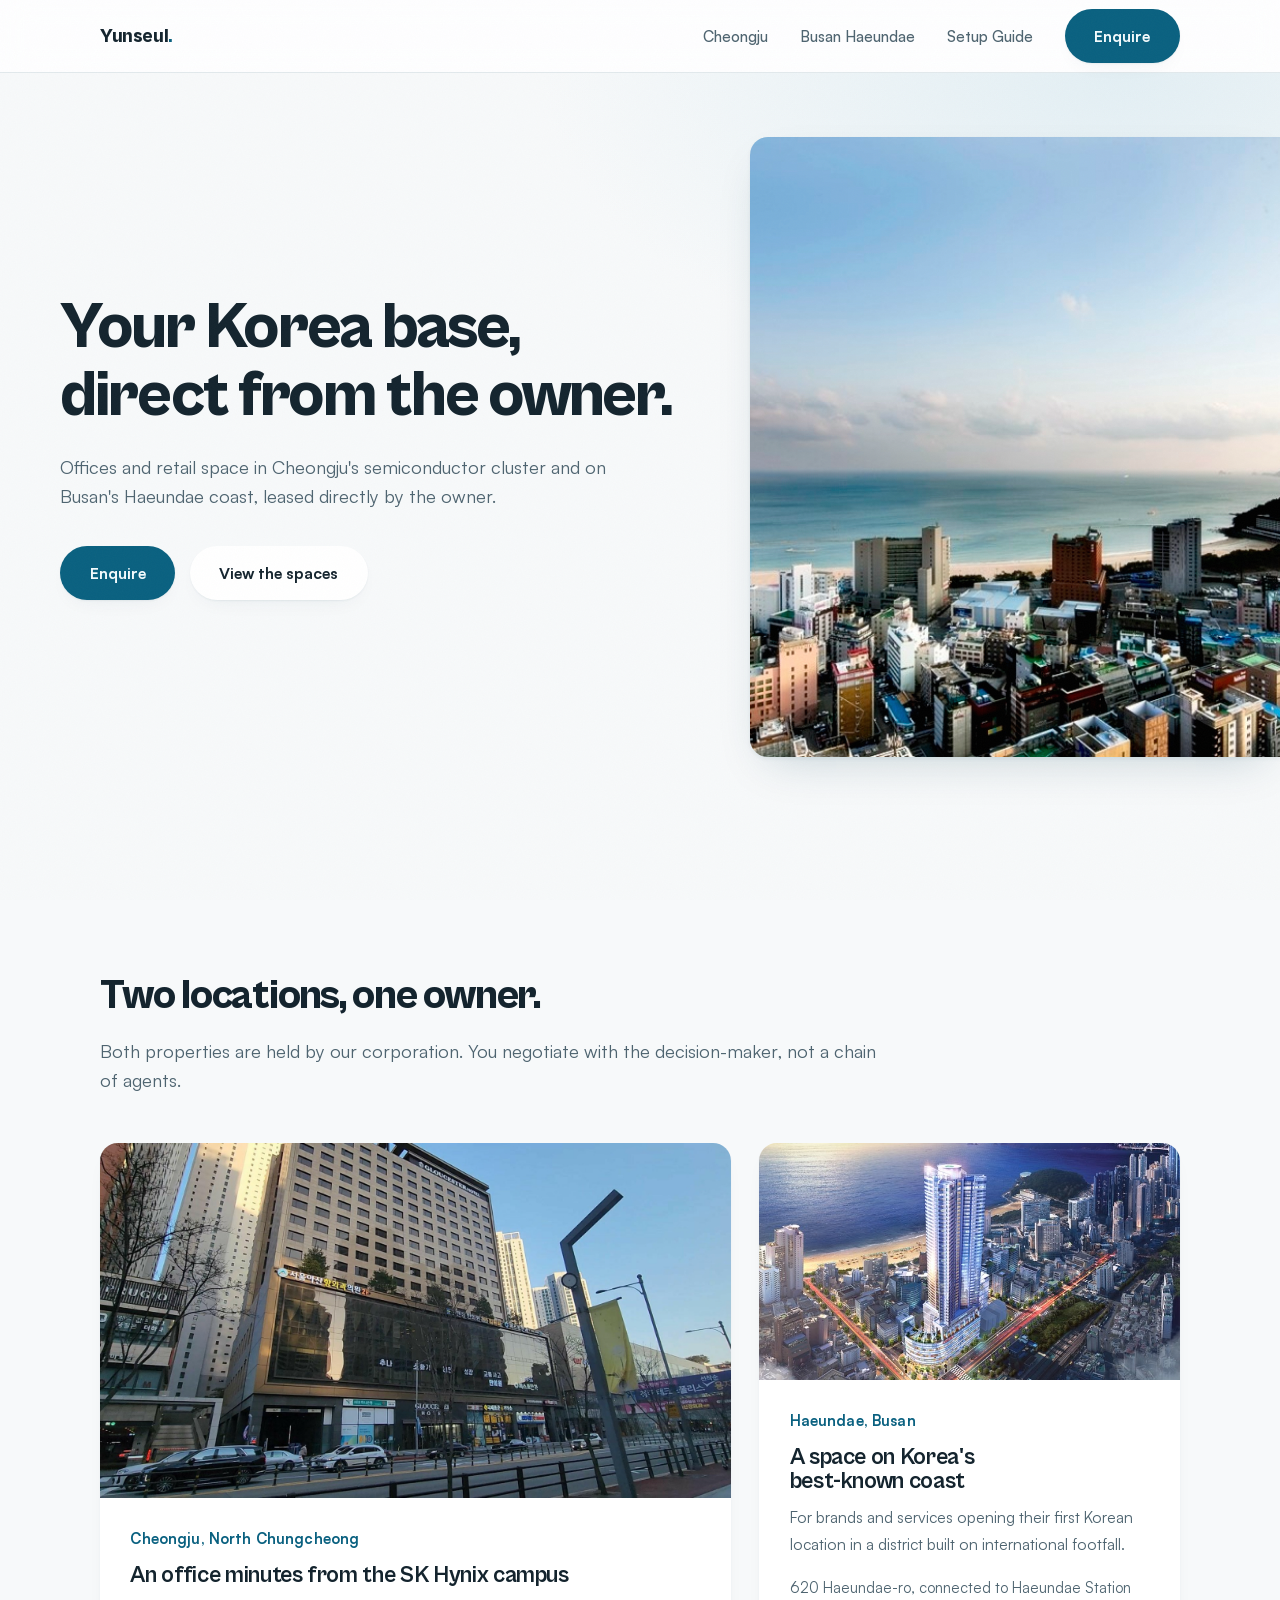
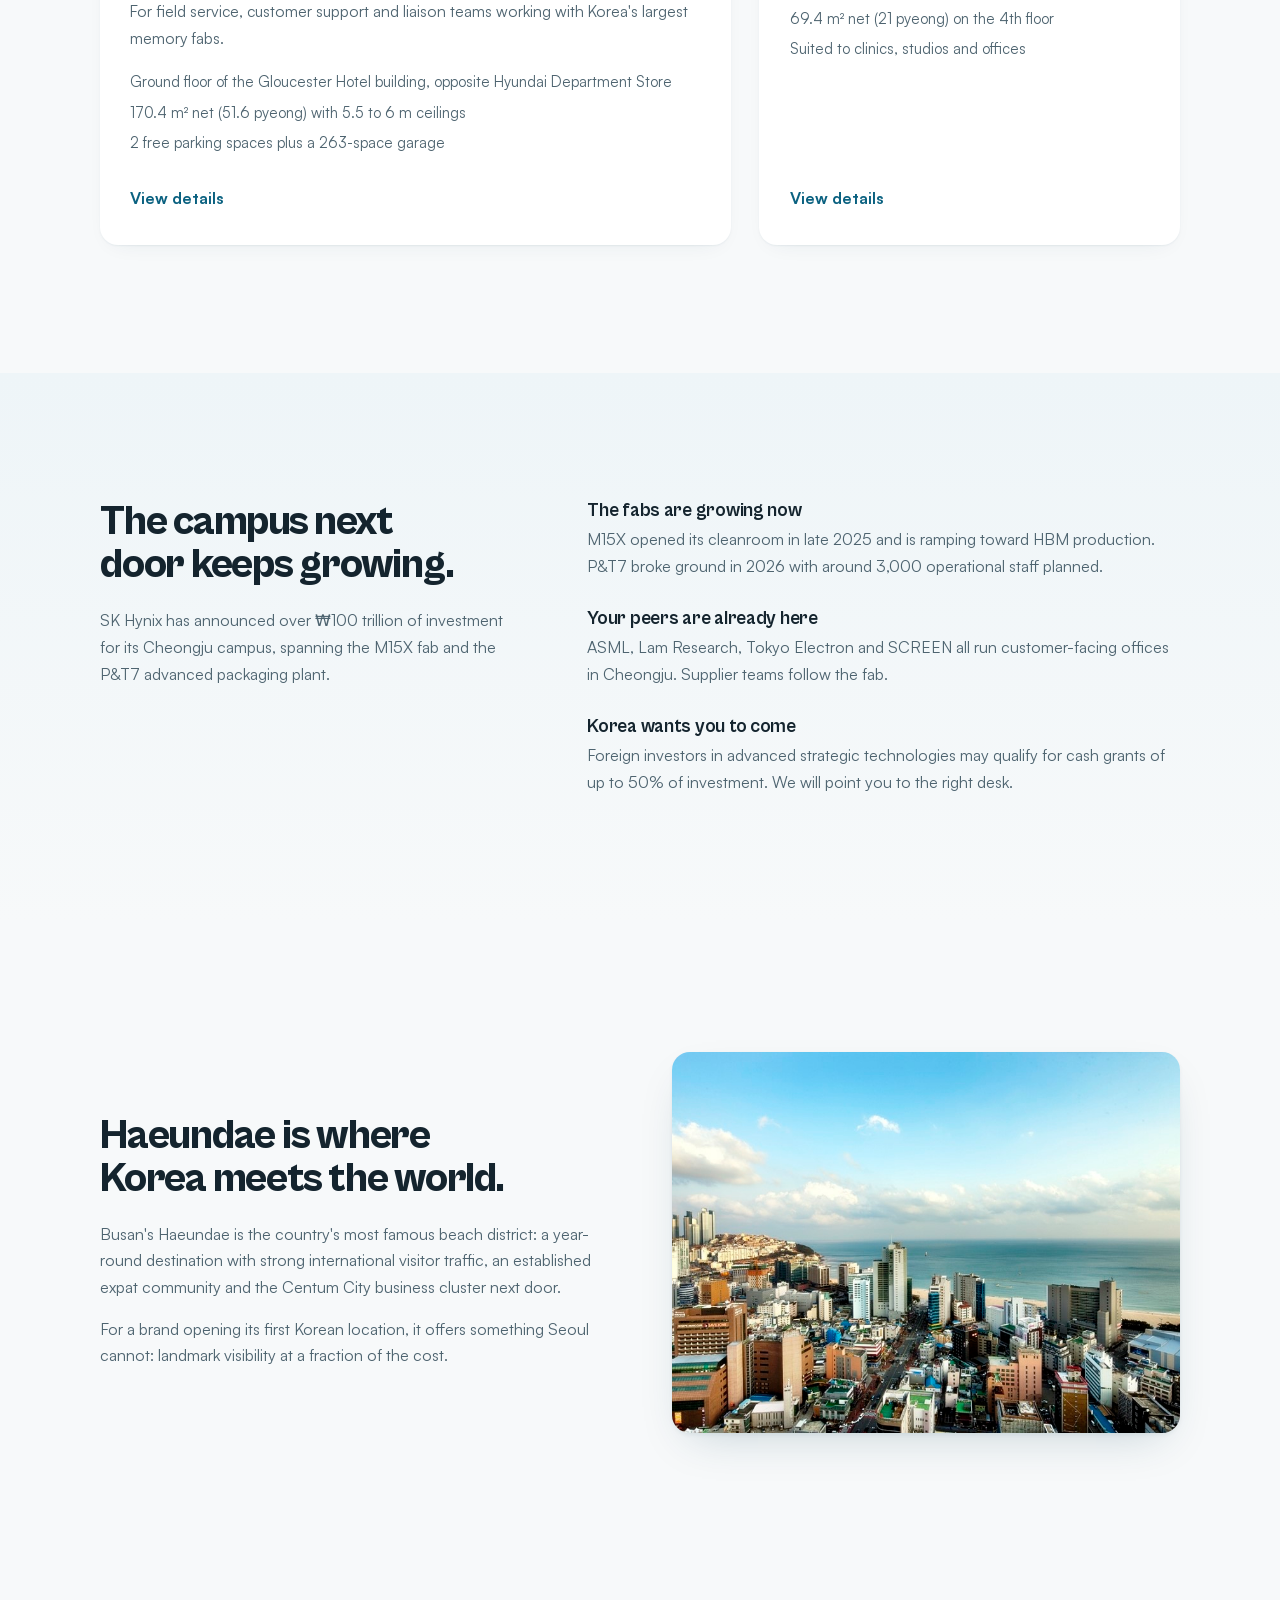
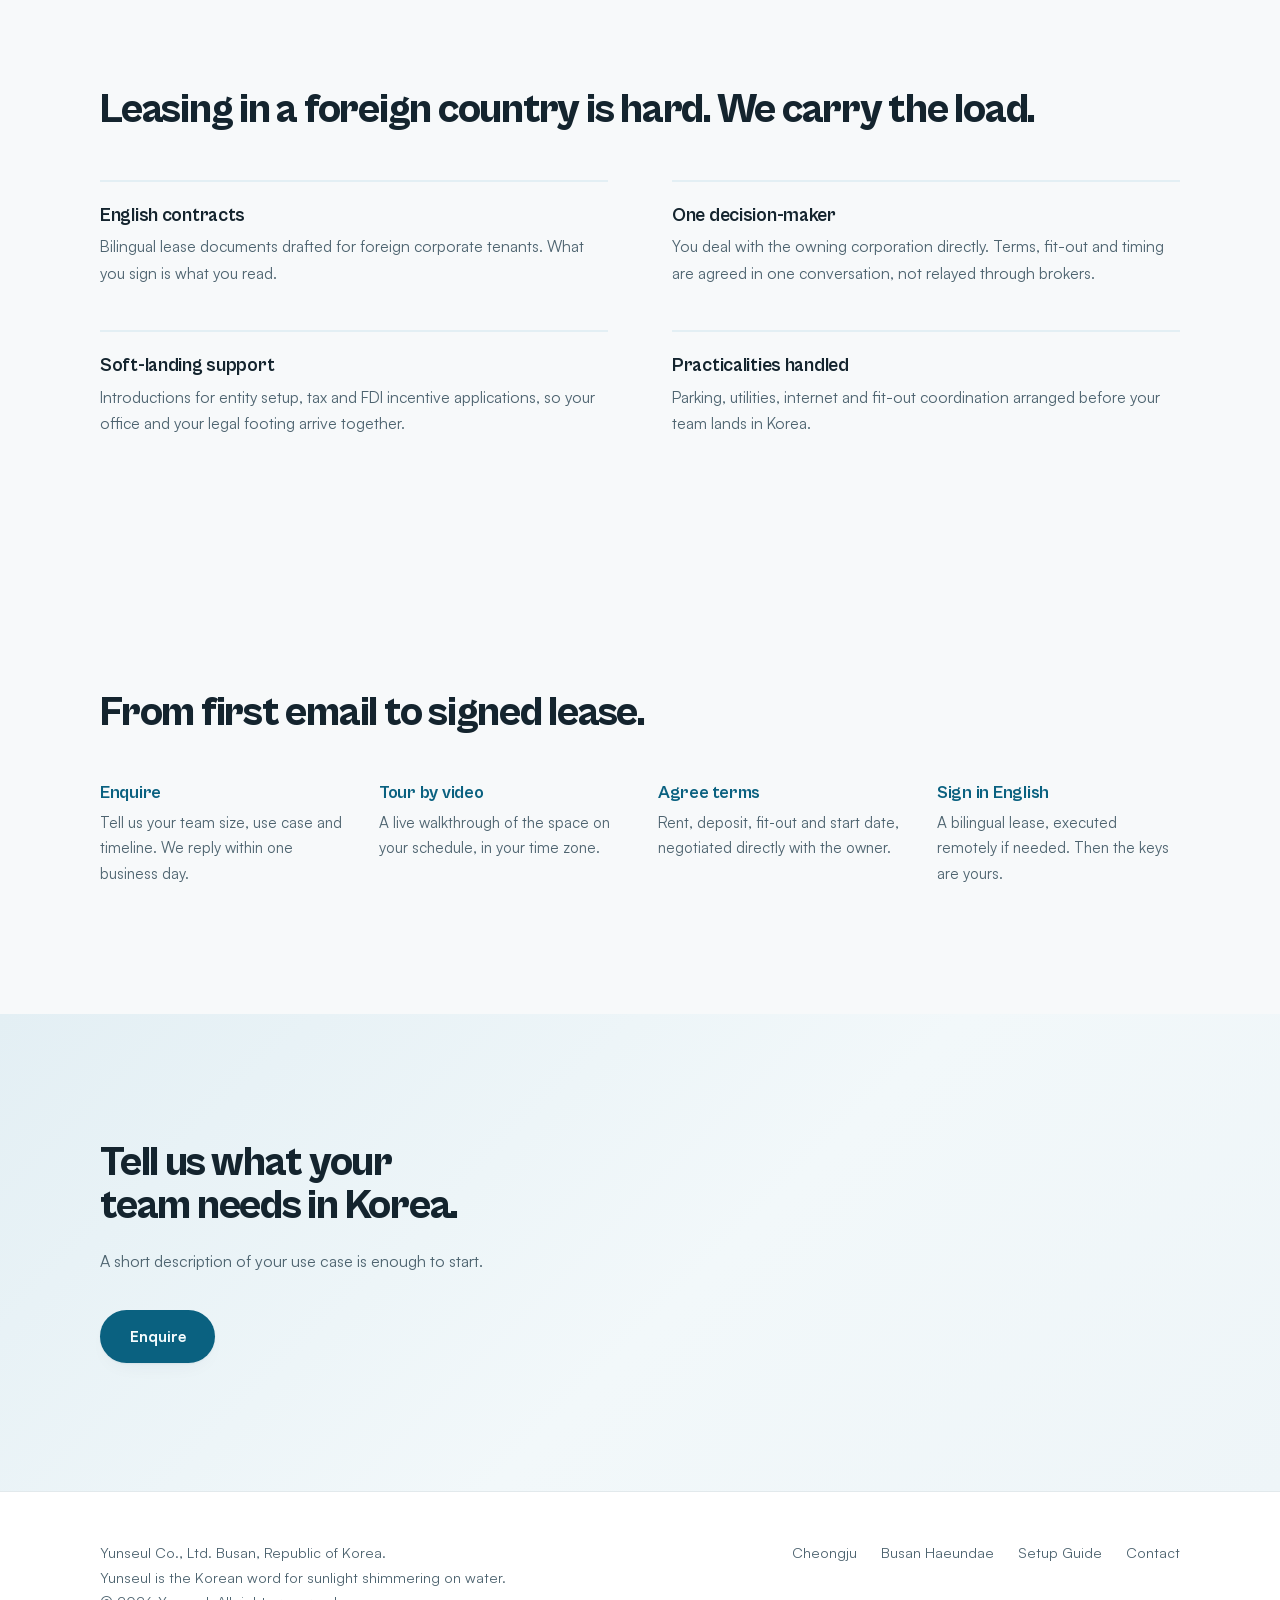
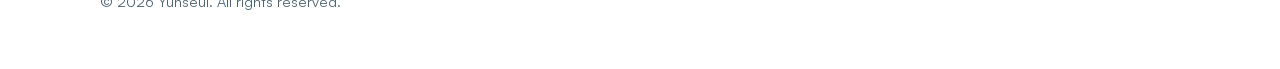
==== commit 6850bf93: "초대형 숫자 디스플레이 제거: 근거 밴드를 헤드라인+서술형(숫자는 문장 속)으로 전환 Co-Authored-By: Claude Fable 5 <noreply@anthropic.co" ====
--- a/index.html
+++ b/index.html
@@ -9,7 +9,7 @@
   <meta property="og:description" content="Commercial space in Cheongju's semiconductor cluster and on Busan's Haeundae coast, leased directly by the owning corporation.">
   <meta property="og:type" content="website">
   <link rel="icon" type="image/svg+xml" href="assets/img/favicon.svg">
-  <link rel="stylesheet" href="assets/css/main.css?v=9">
+  <link rel="stylesheet" href="assets/css/main.css?v=10">
 </head>
 <body>
 
@@ -84,9 +84,8 @@
   <section class="evidence">
     <div class="container evidence-grid">
       <div>
-        <div class="bignum">&#8361;100tn+
-          <small>of investment announced for SK Hynix's Cheongju campus, including the M15X fab and the P&amp;T7 advanced packaging plant.</small>
-        </div>
+        <h2>The campus next door keeps growing.</h2>
+        <p>SK Hynix has announced over &#8361;100 trillion of investment for its Cheongju campus, spanning the M15X fab and the P&amp;T7 advanced packaging plant.</p>
       </div>
       <div class="evidence-points">
         <div>
--- a/assets/css/main.css
+++ b/assets/css/main.css
@@ -148,12 +148,7 @@
 /* ── 근거 밴드 (액센트 워시) ───────── */
 .evidence { background: linear-gradient(180deg, var(--accent-wash), var(--bg)); }
 .evidence-grid { display: grid; grid-template-columns: 5fr 7fr; gap: clamp(2rem, 5vw, 5rem); }
-.bignum {
-  font-family: var(--display); font-size: clamp(3rem, 6.5vw, 5rem); font-weight: 800;
-  letter-spacing: -0.04em; line-height: 1; color: var(--accent);
-  font-variant-numeric: tabular-nums;
-}
-.bignum small { display: block; font-family: "Satoshi", sans-serif; font-size: 1.02rem; font-weight: 400; color: var(--muted); letter-spacing: 0; line-height: 1.6; margin-top: 1rem; max-width: 34ch; }
+.evidence-grid h2 { max-width: 15ch; }
 .evidence-points { display: grid; gap: 1.8rem; }
 .evidence-points h3 { margin-bottom: 0.35rem; }
 
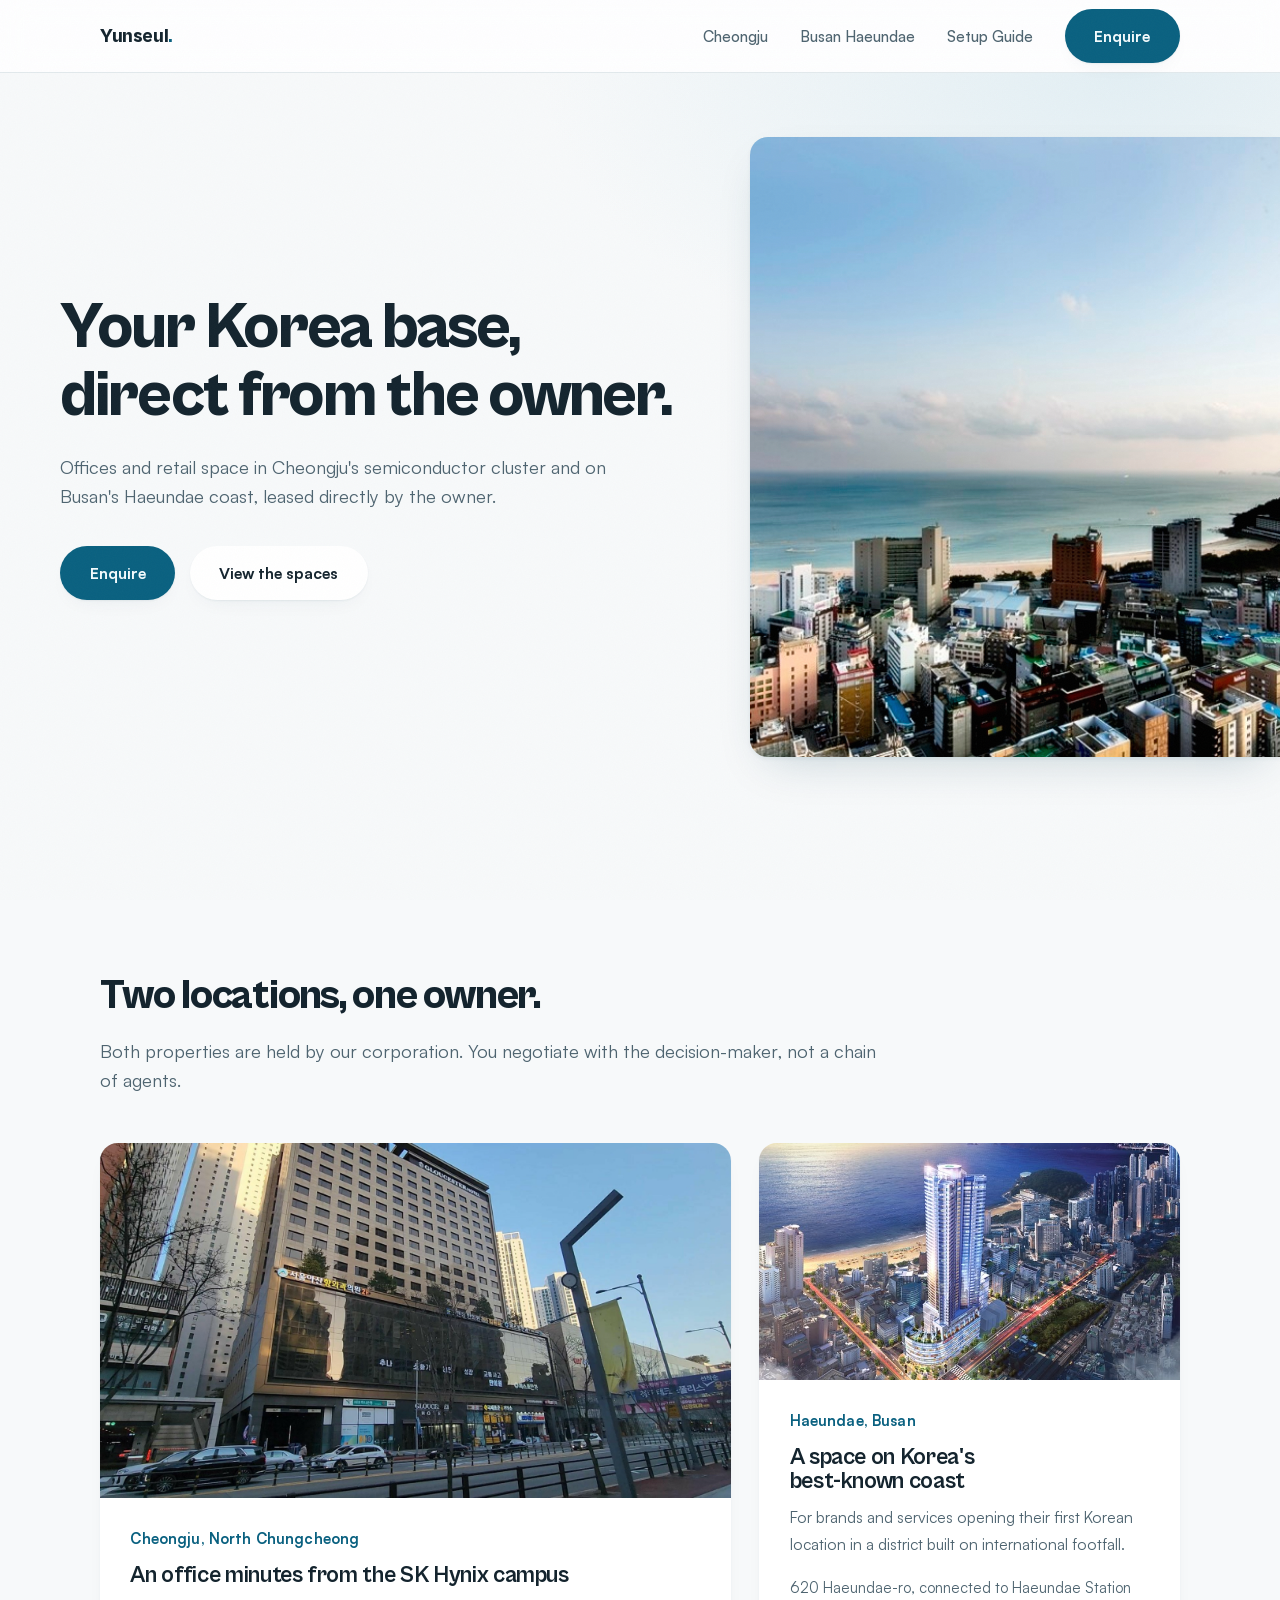
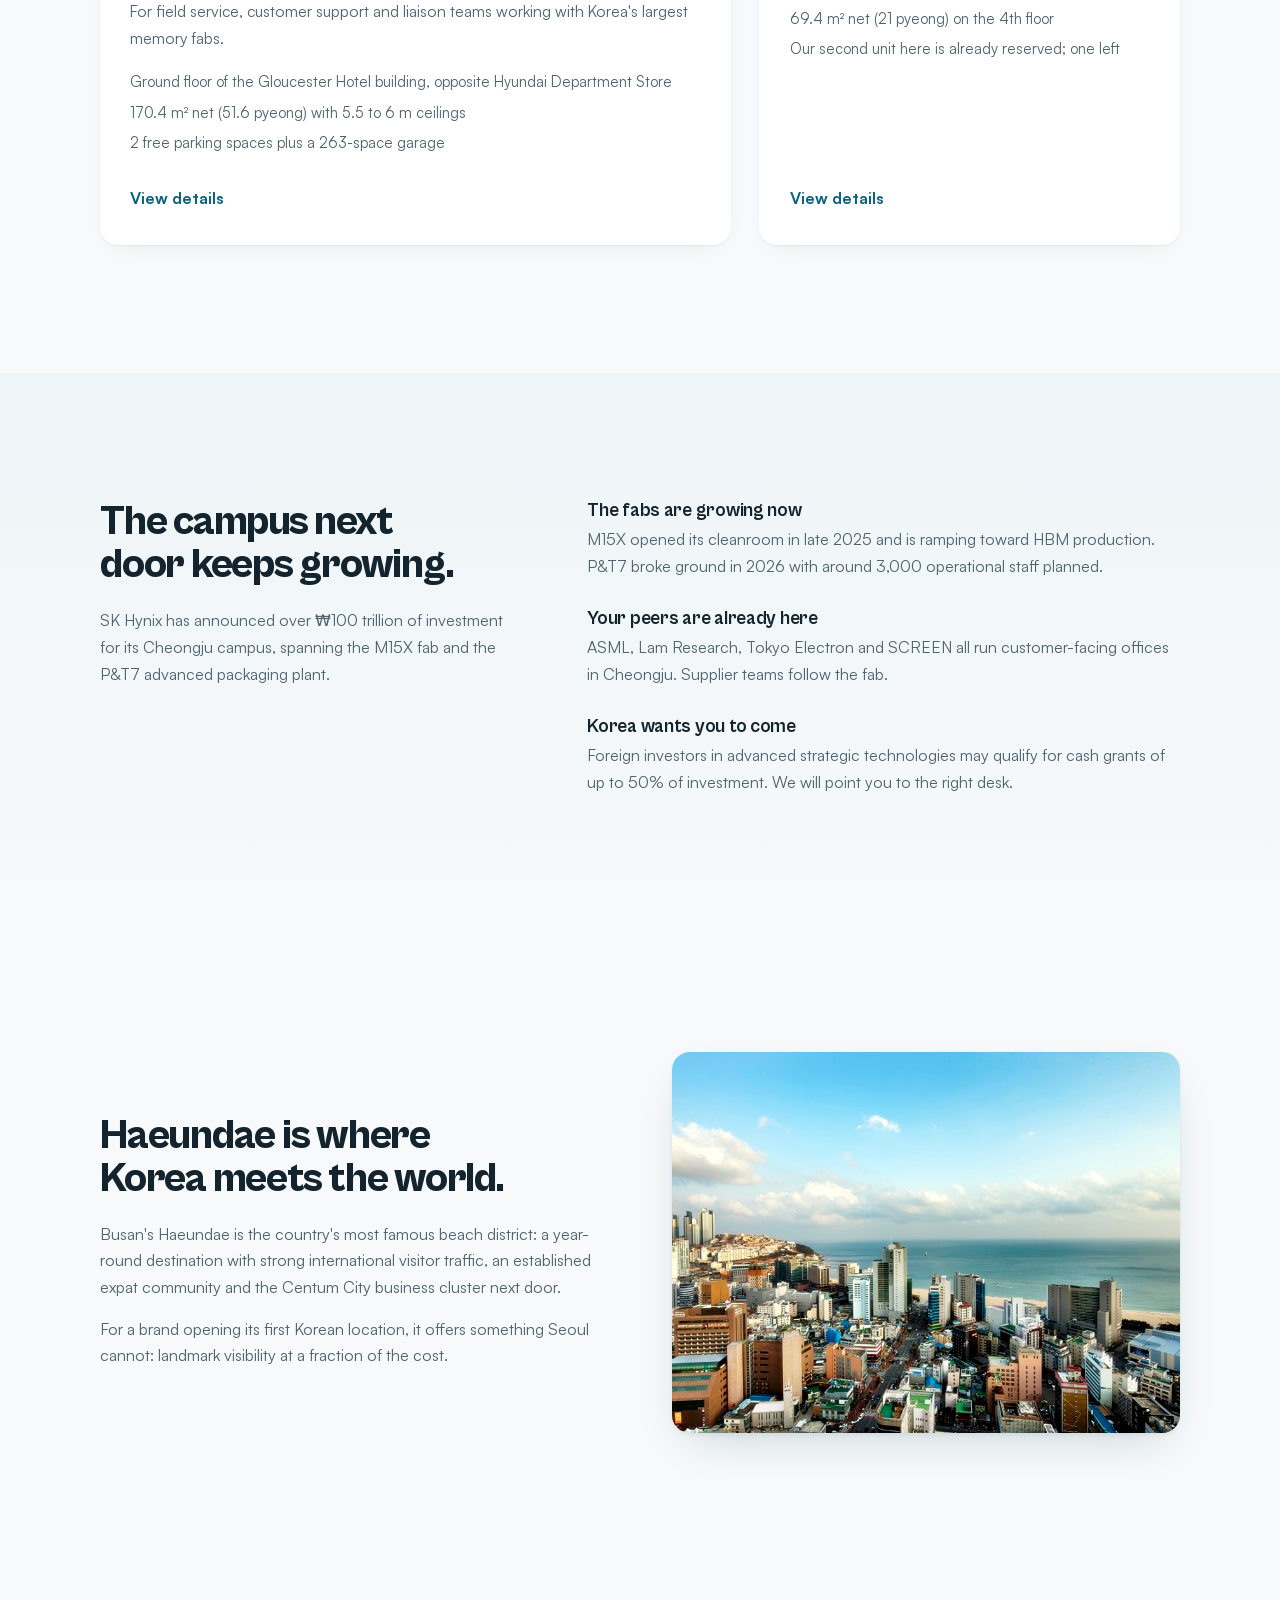
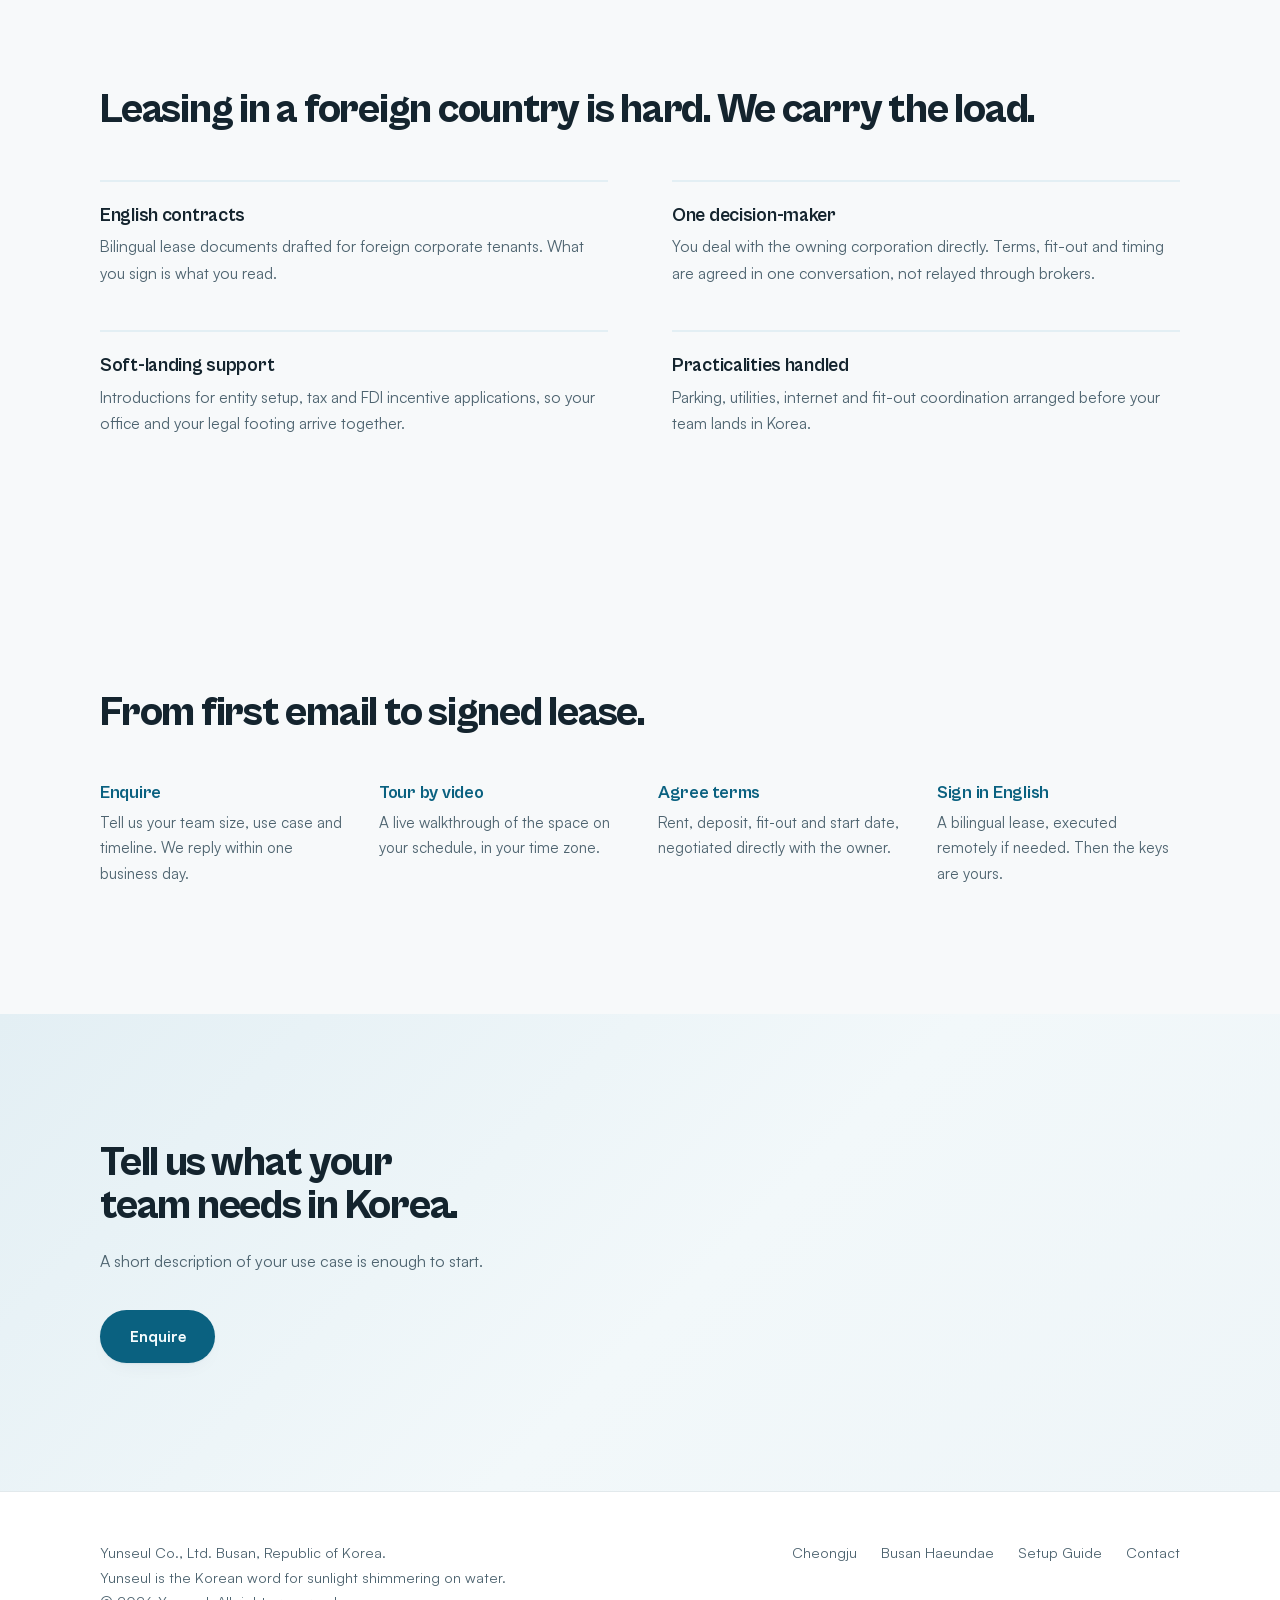
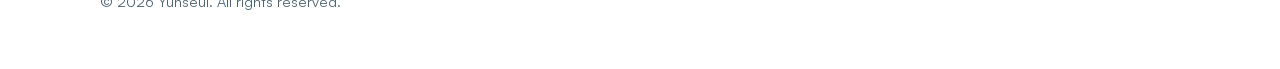
==== commit b82a42f8: "부산 417호 Reserved 표기 추가: 유닛 가용현황 컴포넌트(416 Available / 417 Reserved), 메인·제안서에도 반영 Co-Authored-By: Clau" ====
--- a/index.html
+++ b/index.html
@@ -9,7 +9,7 @@
   <meta property="og:description" content="Commercial space in Cheongju's semiconductor cluster and on Busan's Haeundae coast, leased directly by the owning corporation.">
   <meta property="og:type" content="website">
   <link rel="icon" type="image/svg+xml" href="assets/img/favicon.svg">
-  <link rel="stylesheet" href="assets/css/main.css?v=10">
+  <link rel="stylesheet" href="assets/css/main.css?v=11">
 </head>
 <body>
 
@@ -72,7 +72,7 @@
             <ul class="prop-facts">
               <li>620 Haeundae-ro, connected to Haeundae Station</li>
               <li>69.4 m&sup2; net (21 pyeong) on the 4th floor</li>
-              <li>Suited to clinics, studios and offices</li>
+              <li>Our second unit here is already reserved; one left</li>
             </ul>
             <span class="text-link">View details</span>
           </div>
--- a/assets/css/main.css
+++ b/assets/css/main.css
@@ -191,6 +191,19 @@
 .roster { list-style: none; display: grid; grid-template-columns: repeat(3, 1fr); gap: 1.1rem 2rem; margin-top: 1.75rem; max-width: 780px; }
 .roster li { font-family: var(--display); font-weight: 700; font-size: 1.08rem; letter-spacing: -0.01em; }
 .roster li small { display: block; font-family: "Satoshi", sans-serif; color: var(--muted); font-weight: 400; font-size: 0.88rem; }
+
+/* ── 유닛 목록 (가용 현황) ─────────── */
+.units { margin-top: 3rem; max-width: 760px; display: grid; gap: 1rem; }
+.unit-row {
+  display: flex; justify-content: space-between; align-items: center; gap: 1rem; flex-wrap: wrap;
+  background: var(--surface); border-radius: var(--r-card); padding: 1.25rem 1.6rem; box-shadow: var(--shadow-sm);
+}
+.unit-row .u-name { font-family: var(--display); font-weight: 700; font-size: 1.15rem; letter-spacing: -0.015em; }
+.unit-row .u-meta { color: var(--muted); font-size: 0.95rem; flex: 1; }
+.status { font-weight: 700; font-size: 0.85rem; padding: 0.4em 1em; border-radius: 999px; white-space: nowrap; }
+.status.available { background: var(--accent-soft); color: var(--accent-deep); }
+.status.leased { background: #eceff1; color: var(--muted); }
+.unit-row.is-leased { opacity: 0.72; }
 
 /* ── 2업 도면 그리드 ───────────────── */
 .duo { display: grid; grid-template-columns: 1fr 1fr; gap: 1.75rem; margin-top: 3rem; }
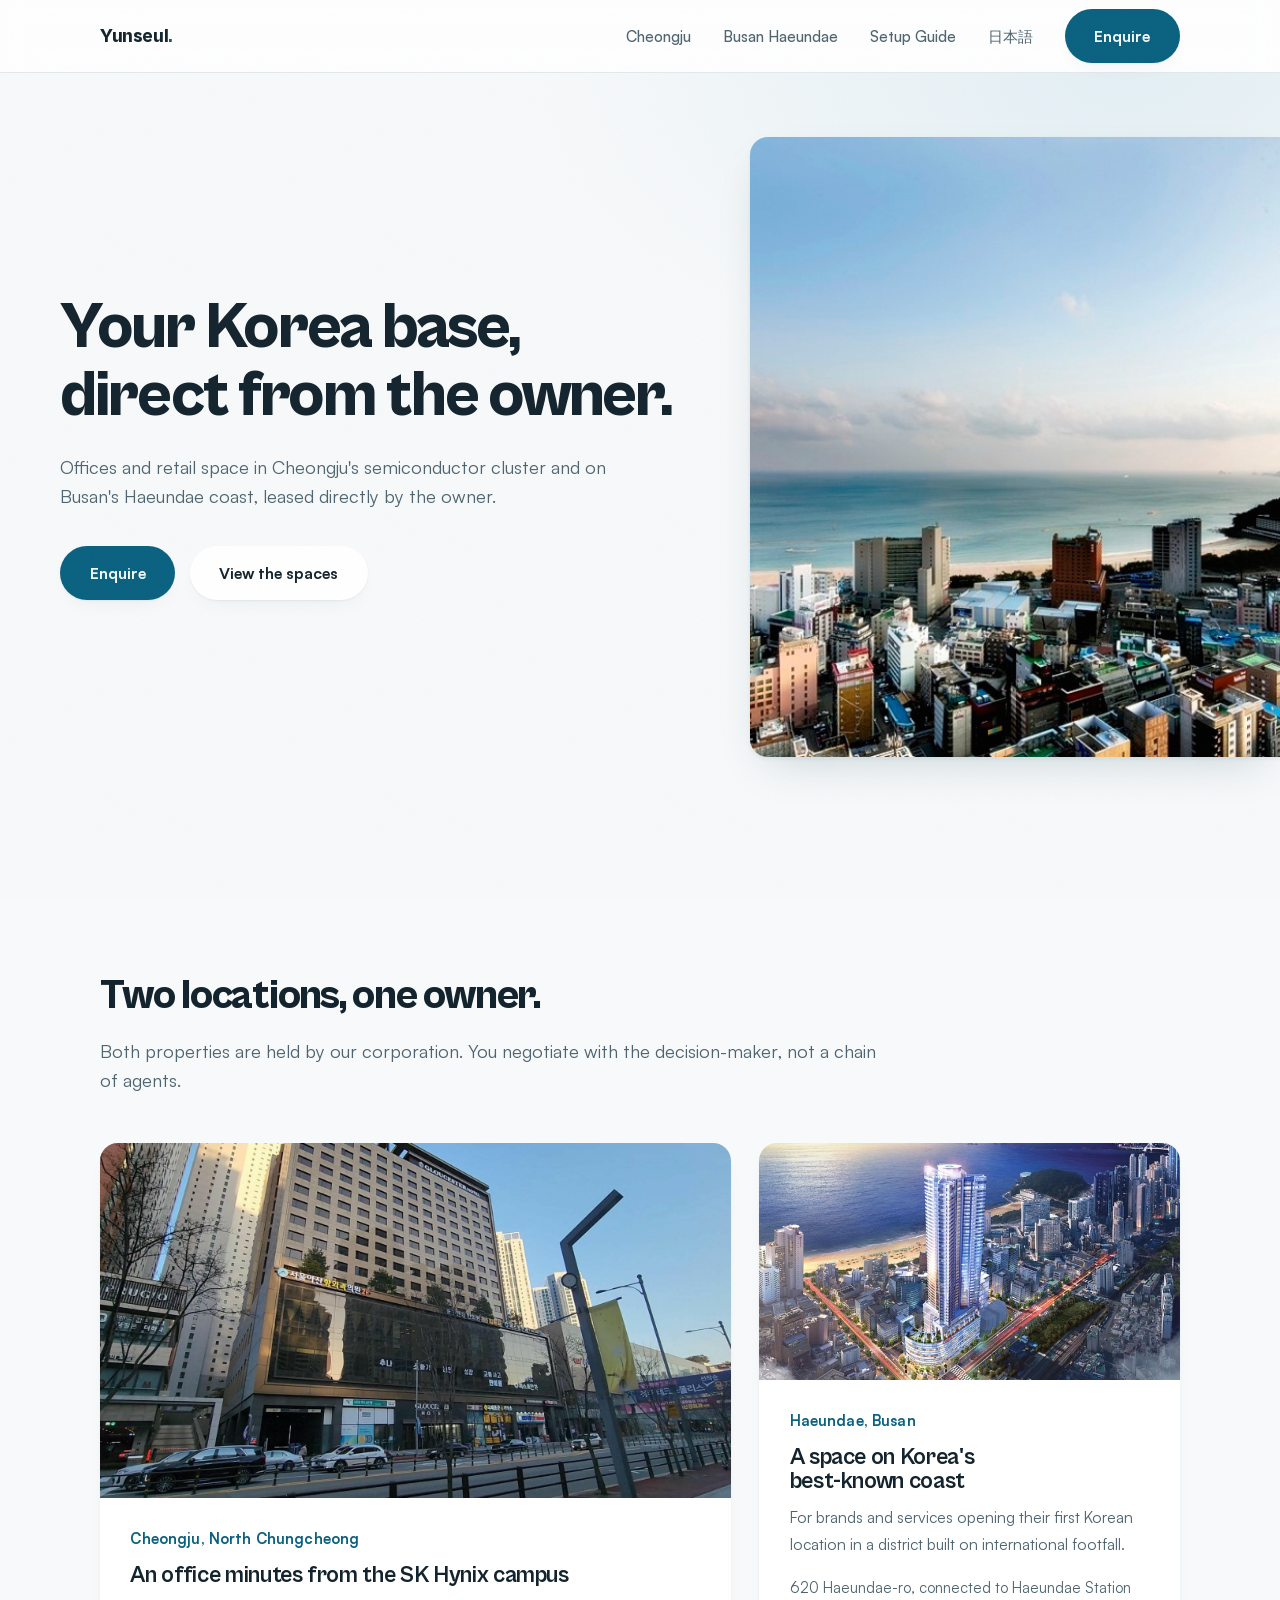
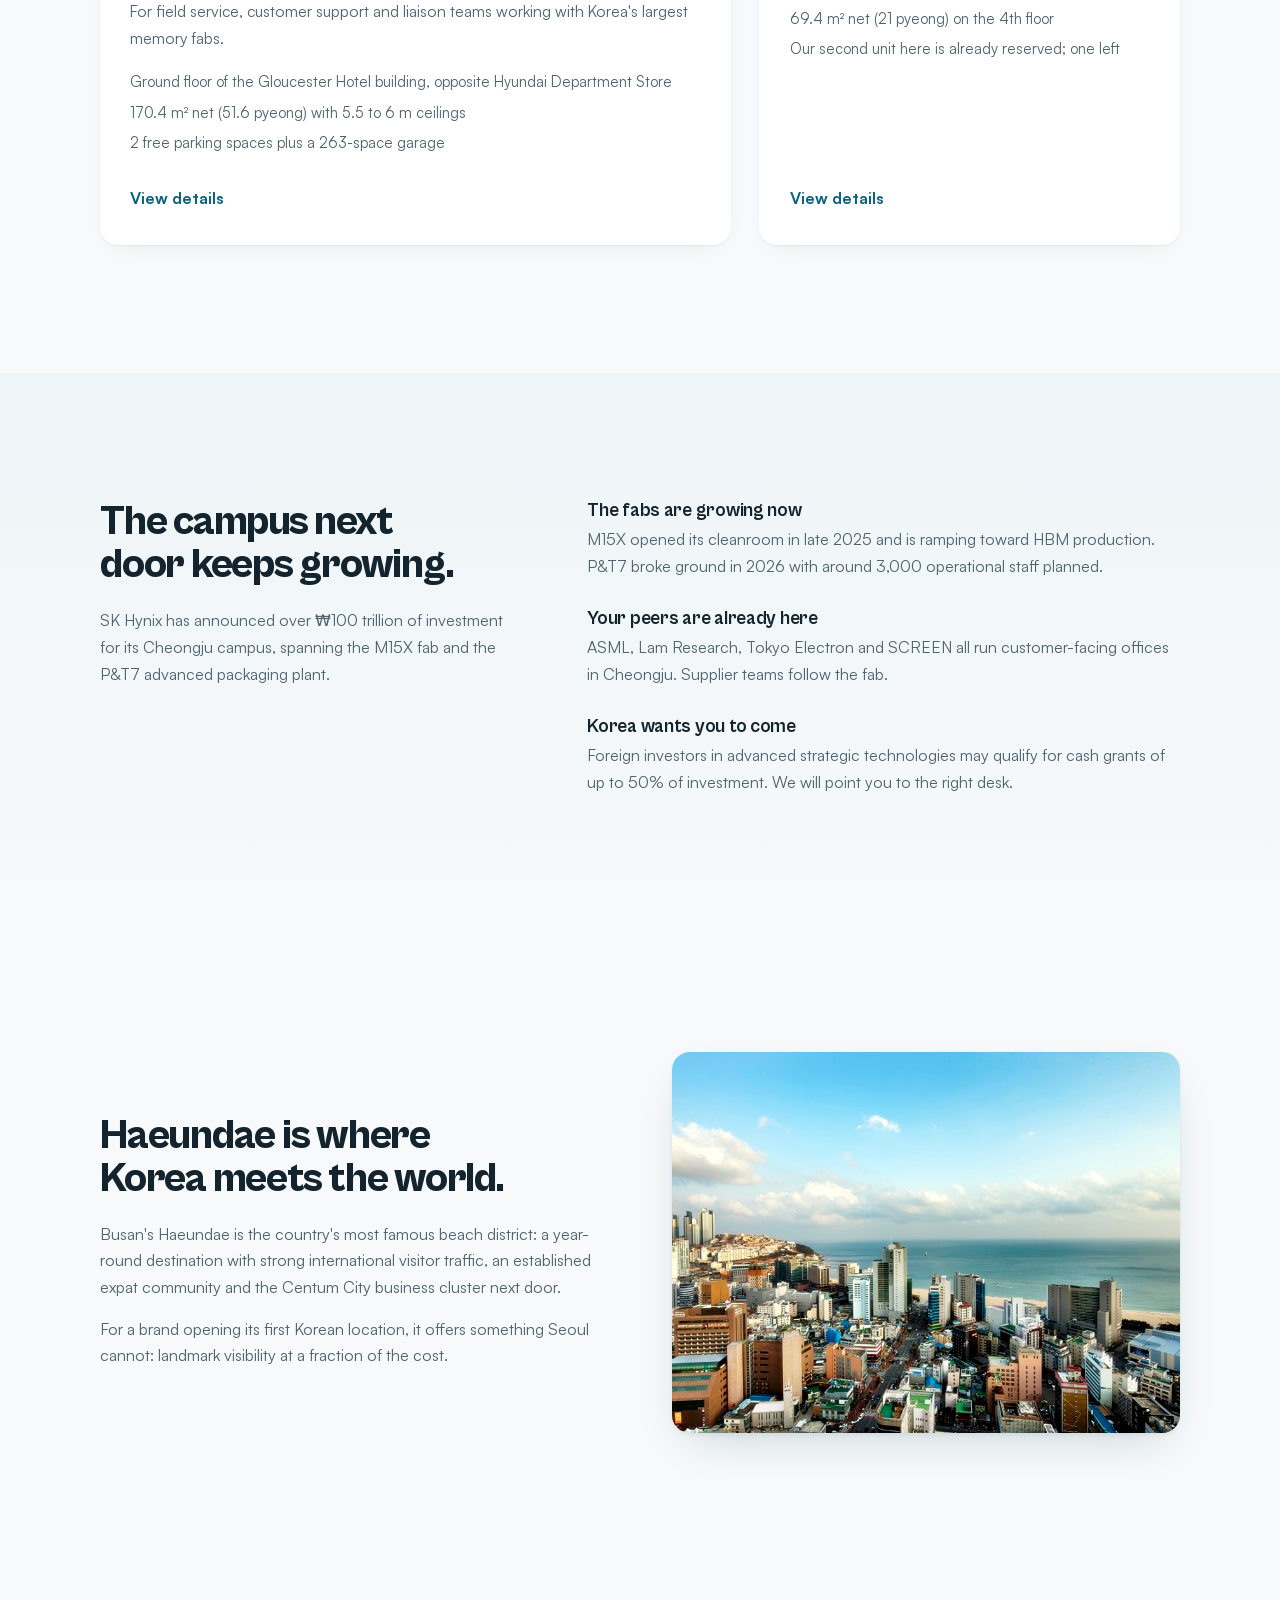
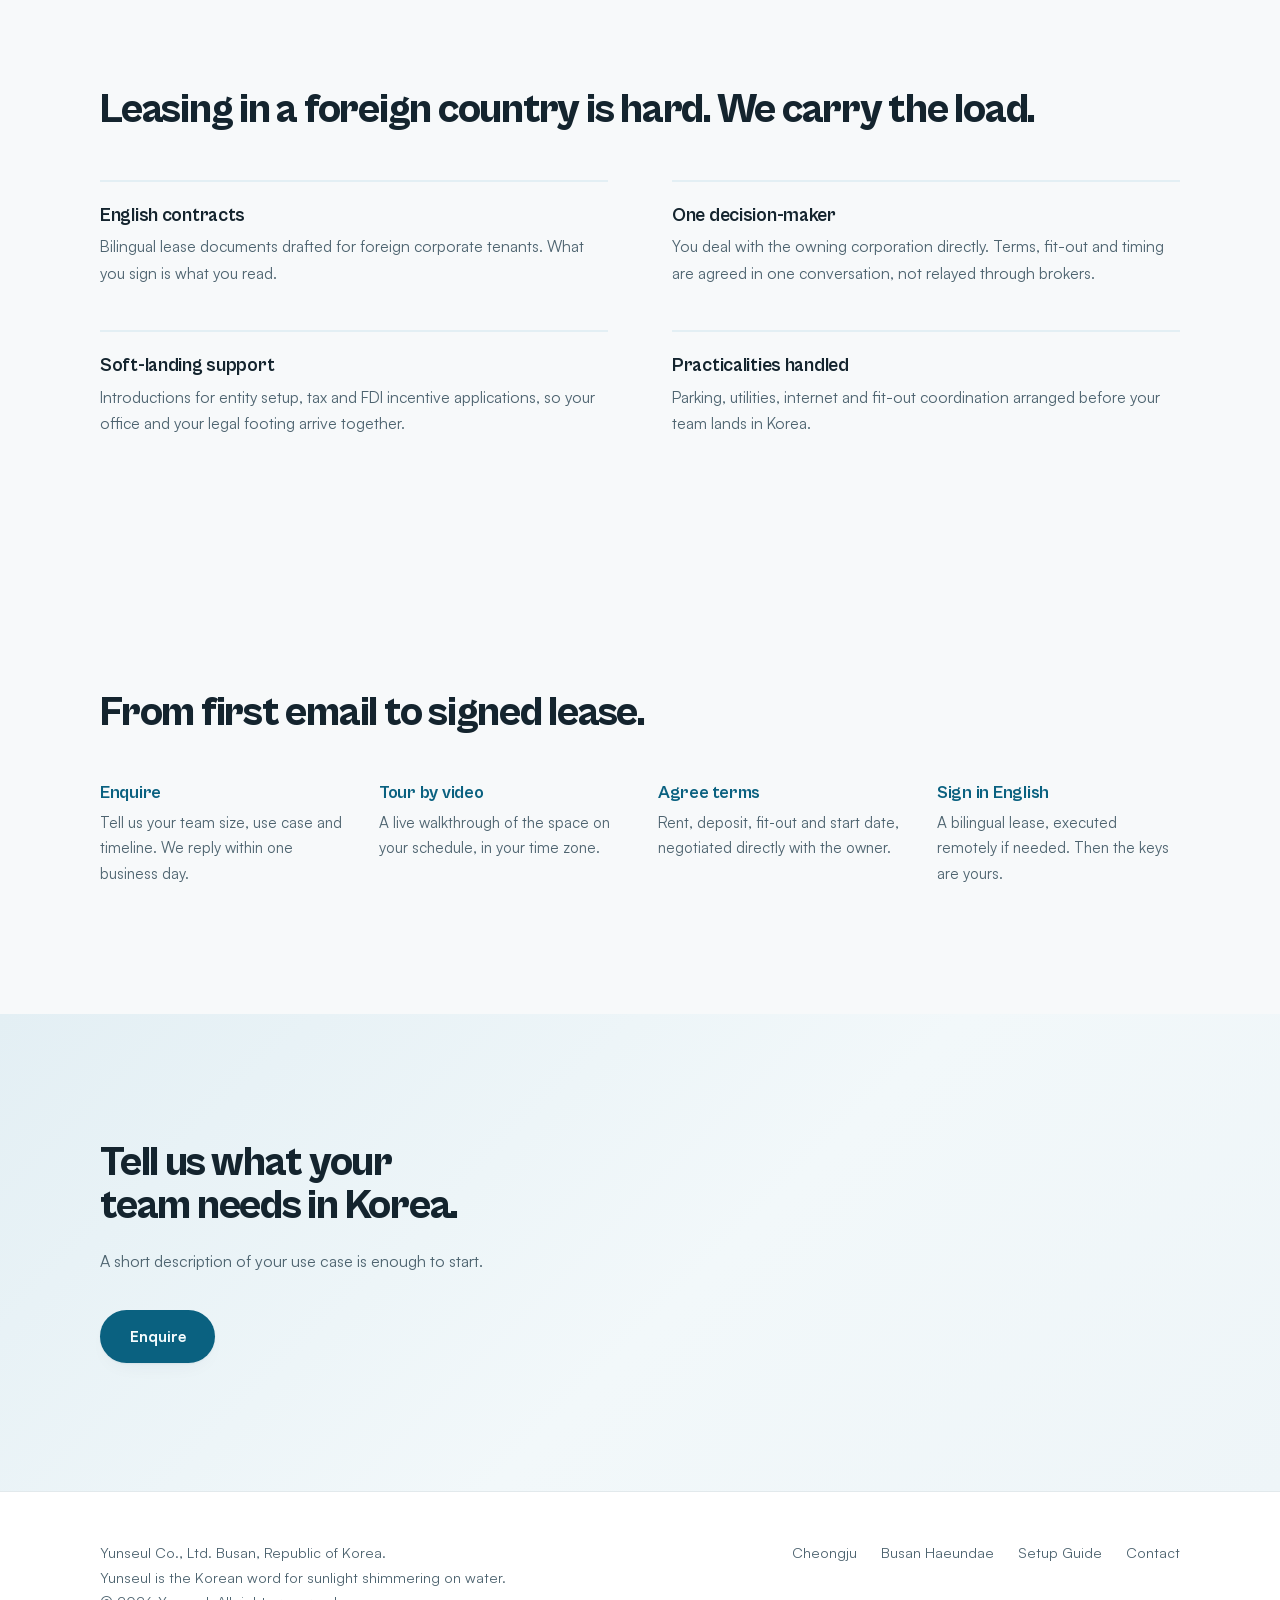
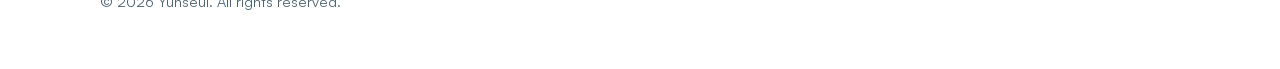
==== commit 34648fd1: "일본어판(/ja/) 5페이지 추가: 메인·청주·부산·문의·감사, hreflang 및 언어 전환 링크 연결 Co-Authored-By: Claude Fable 5 <noreply@a" ====
--- a/index.html
+++ b/index.html
@@ -8,6 +8,7 @@
   <meta property="og:title" content="Your Korea base, direct from the owner">
   <meta property="og:description" content="Commercial space in Cheongju's semiconductor cluster and on Busan's Haeundae coast, leased directly by the owning corporation.">
   <meta property="og:type" content="website">
+  <link rel="alternate" hreflang="ja" href="ja/index.html">
   <link rel="icon" type="image/svg+xml" href="assets/img/favicon.svg">
   <link rel="stylesheet" href="assets/css/main.css?v=11">
 </head>
@@ -21,6 +22,7 @@
       <li><a href="cheongju.html">Cheongju</a></li>
       <li><a href="busan.html">Busan Haeundae</a></li>
       <li><a href="korea-setup-guide.html">Setup Guide</a></li>
+      <li><a href="ja/index.html">日本語</a></li>
       <li><a class="btn" href="contact.html">Enquire</a></li>
     </ul>
   </div>
